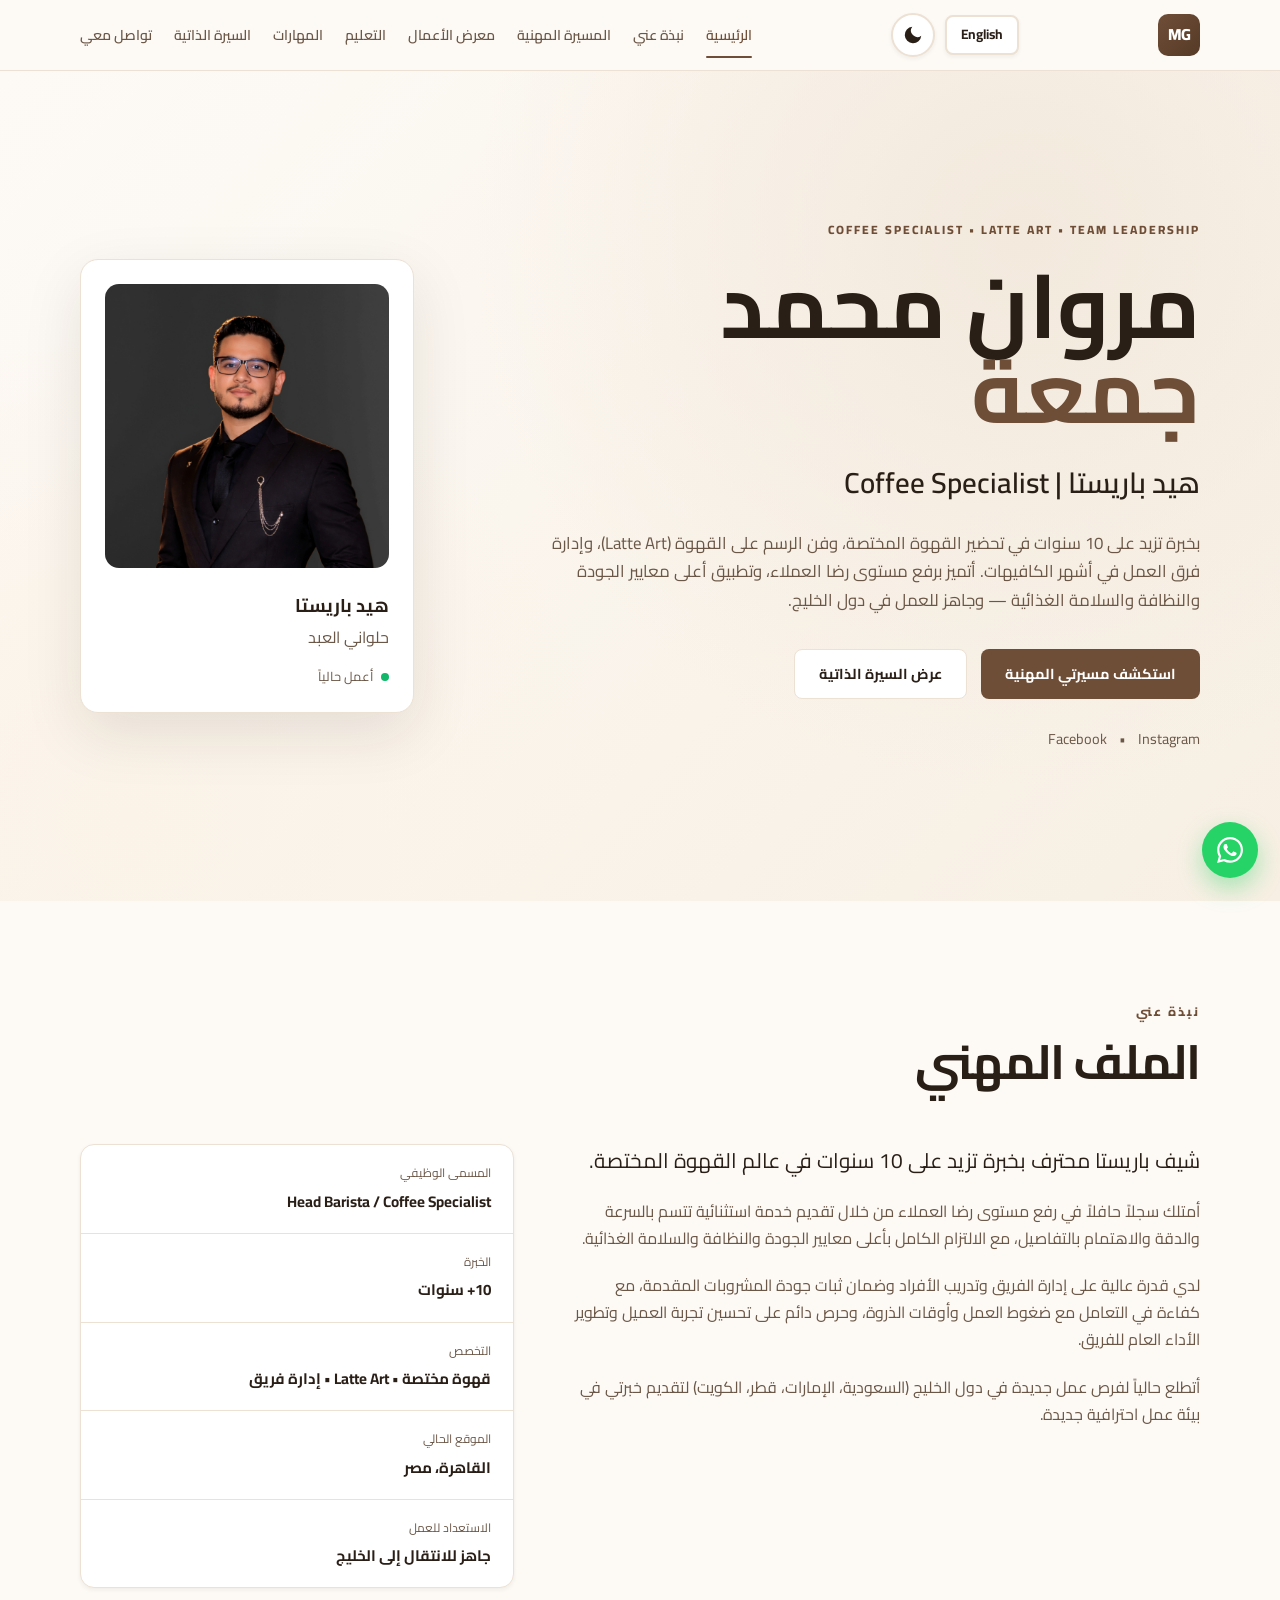
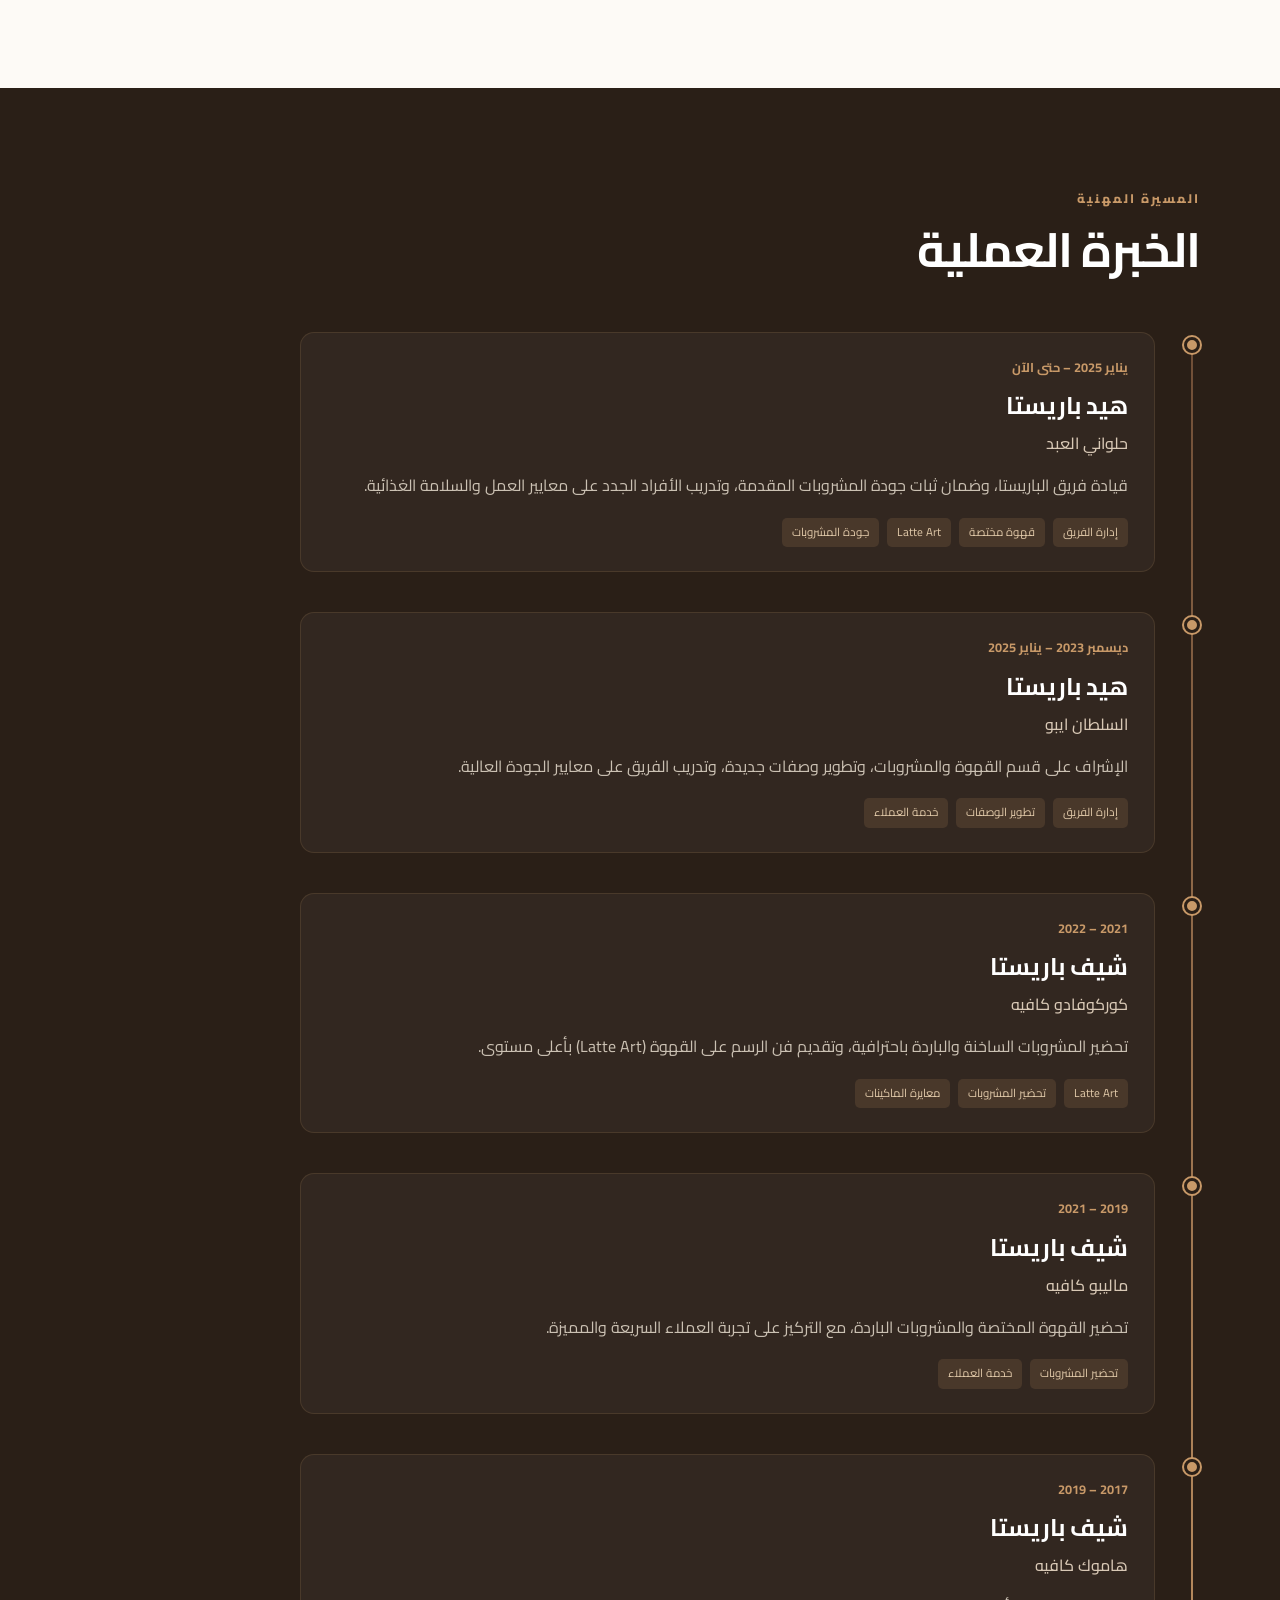
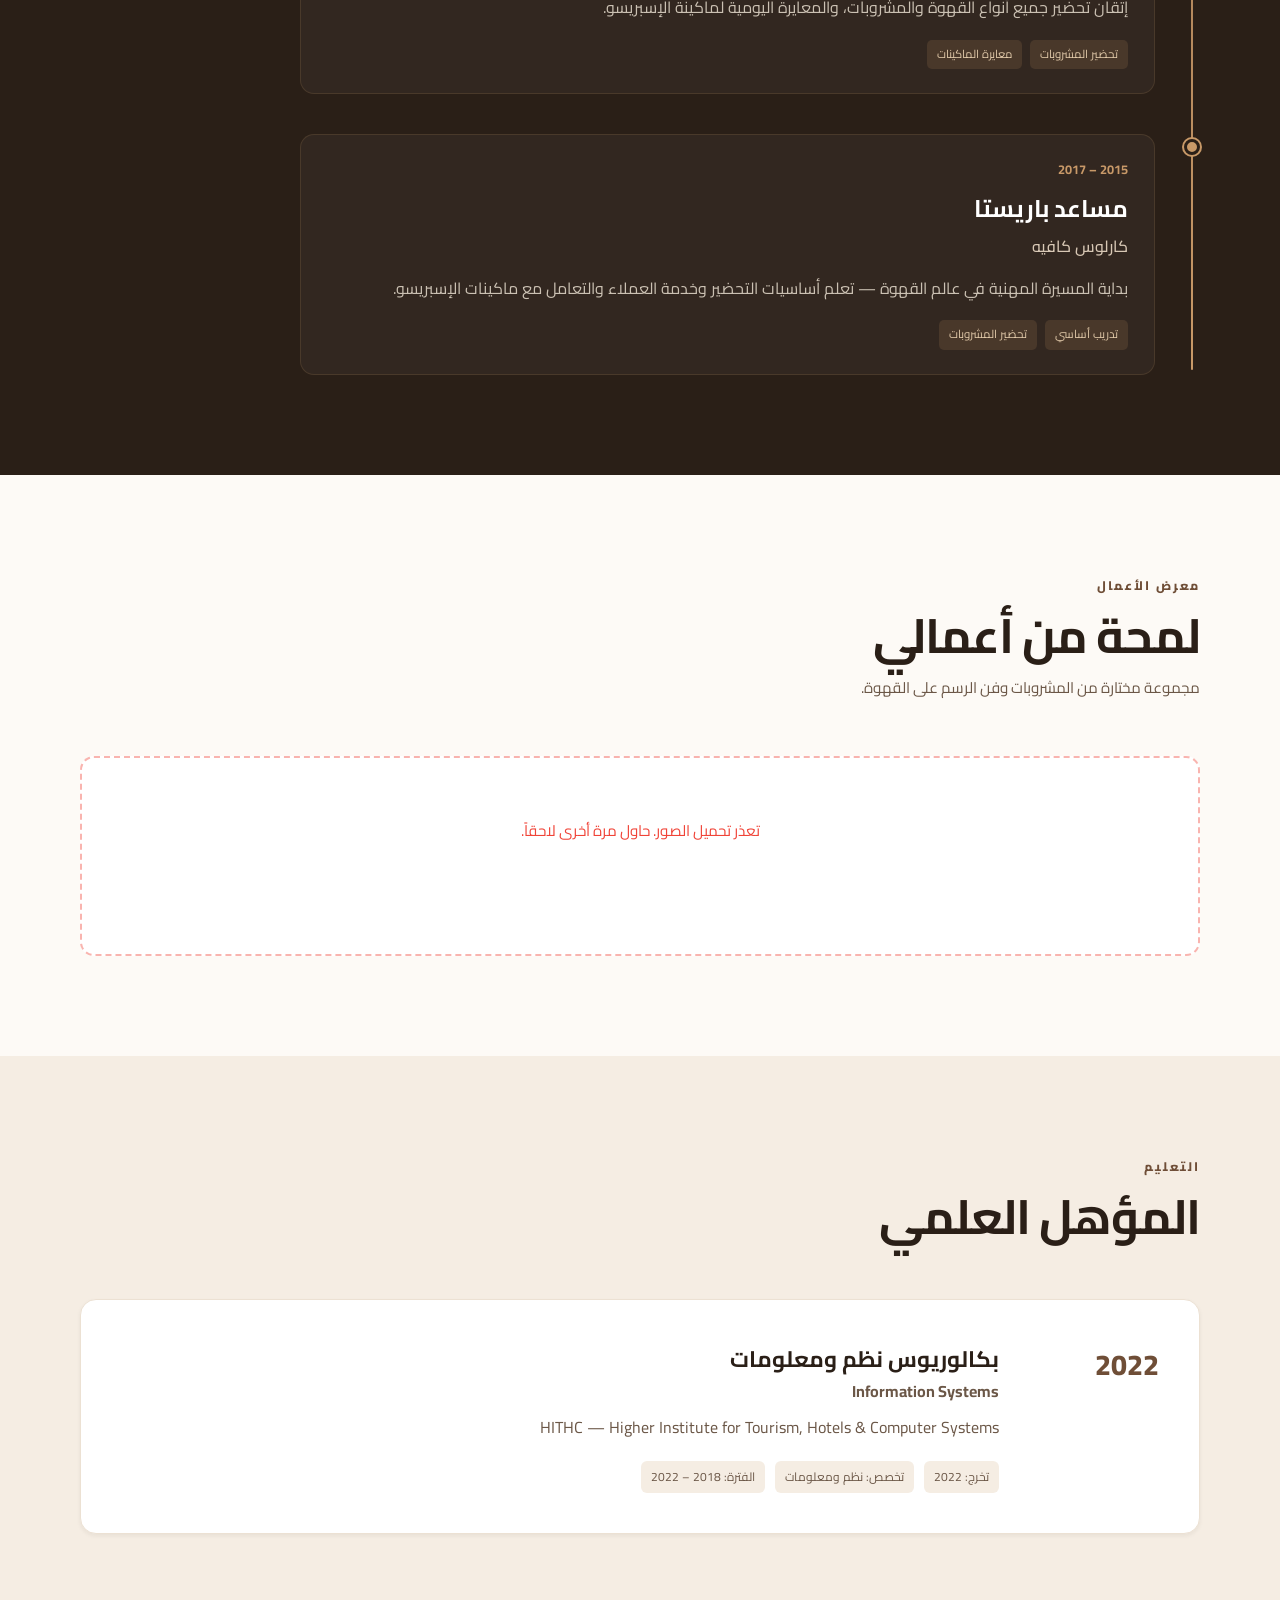
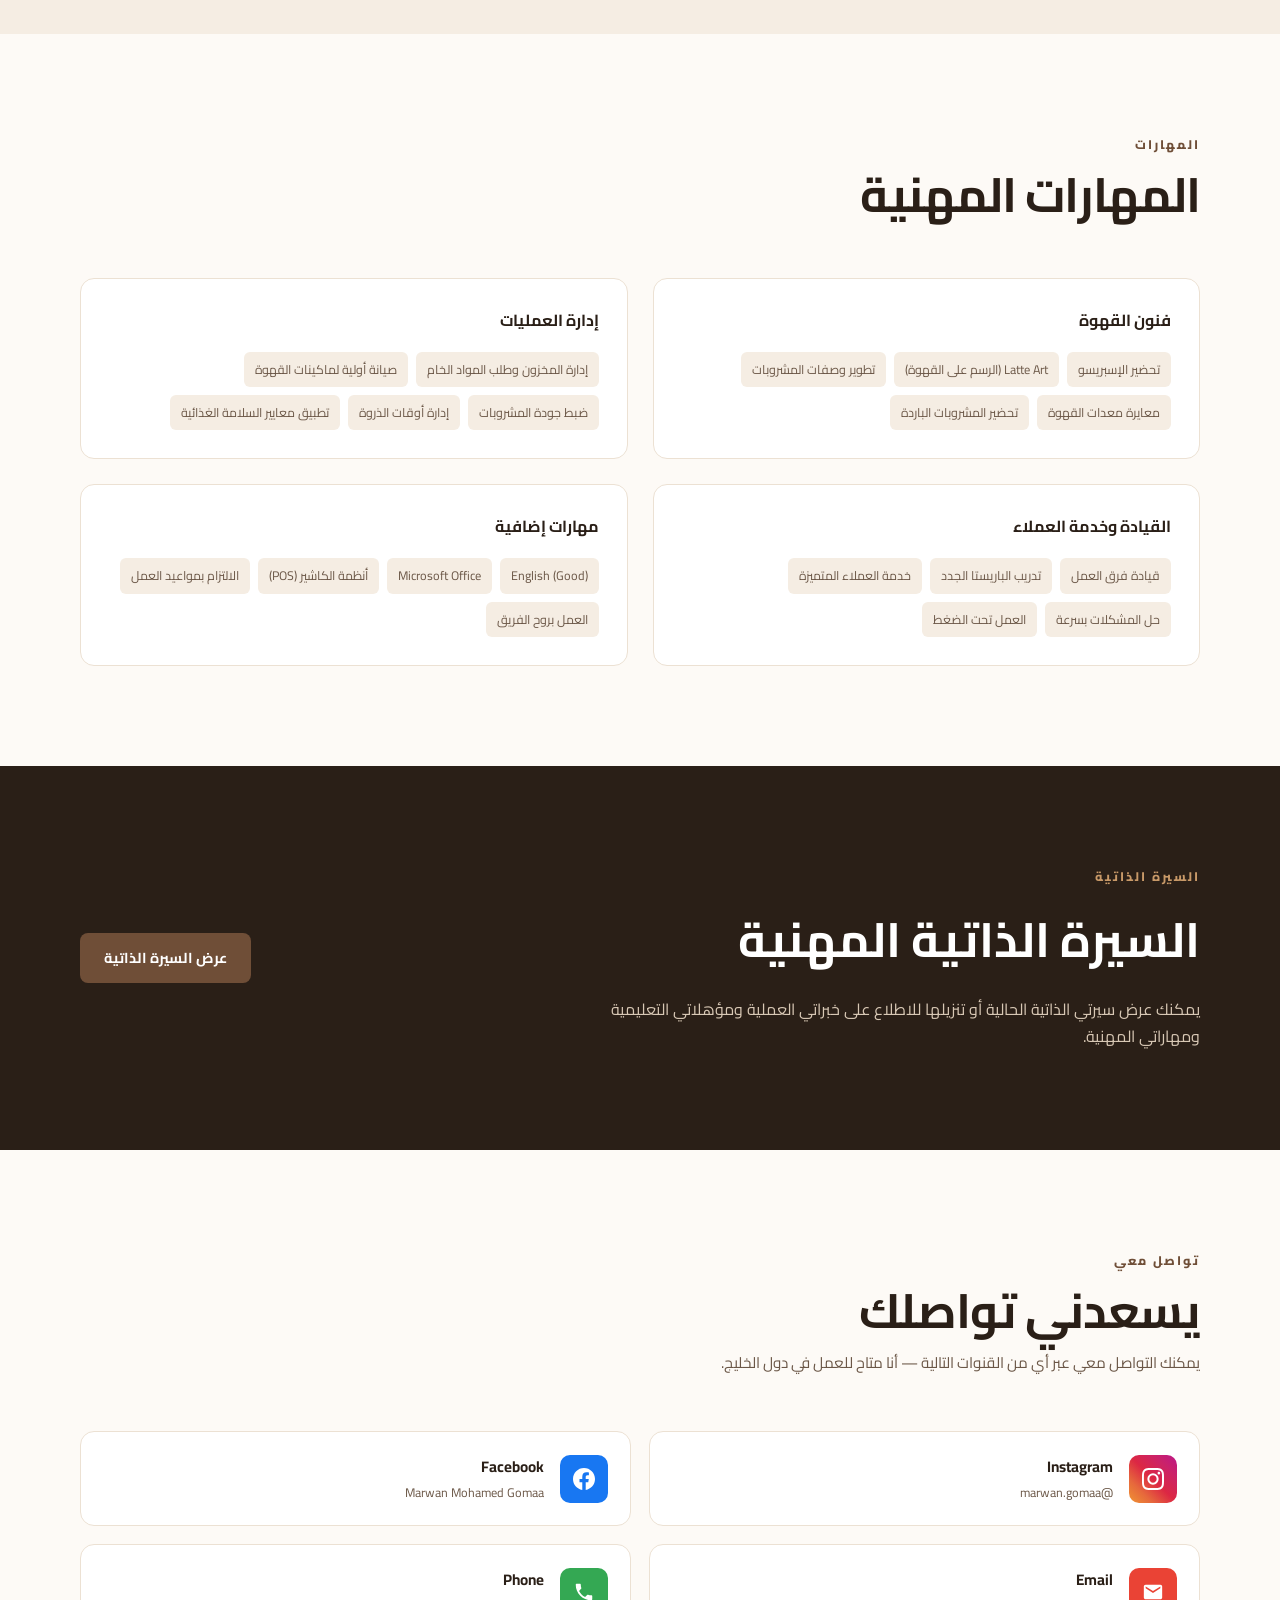
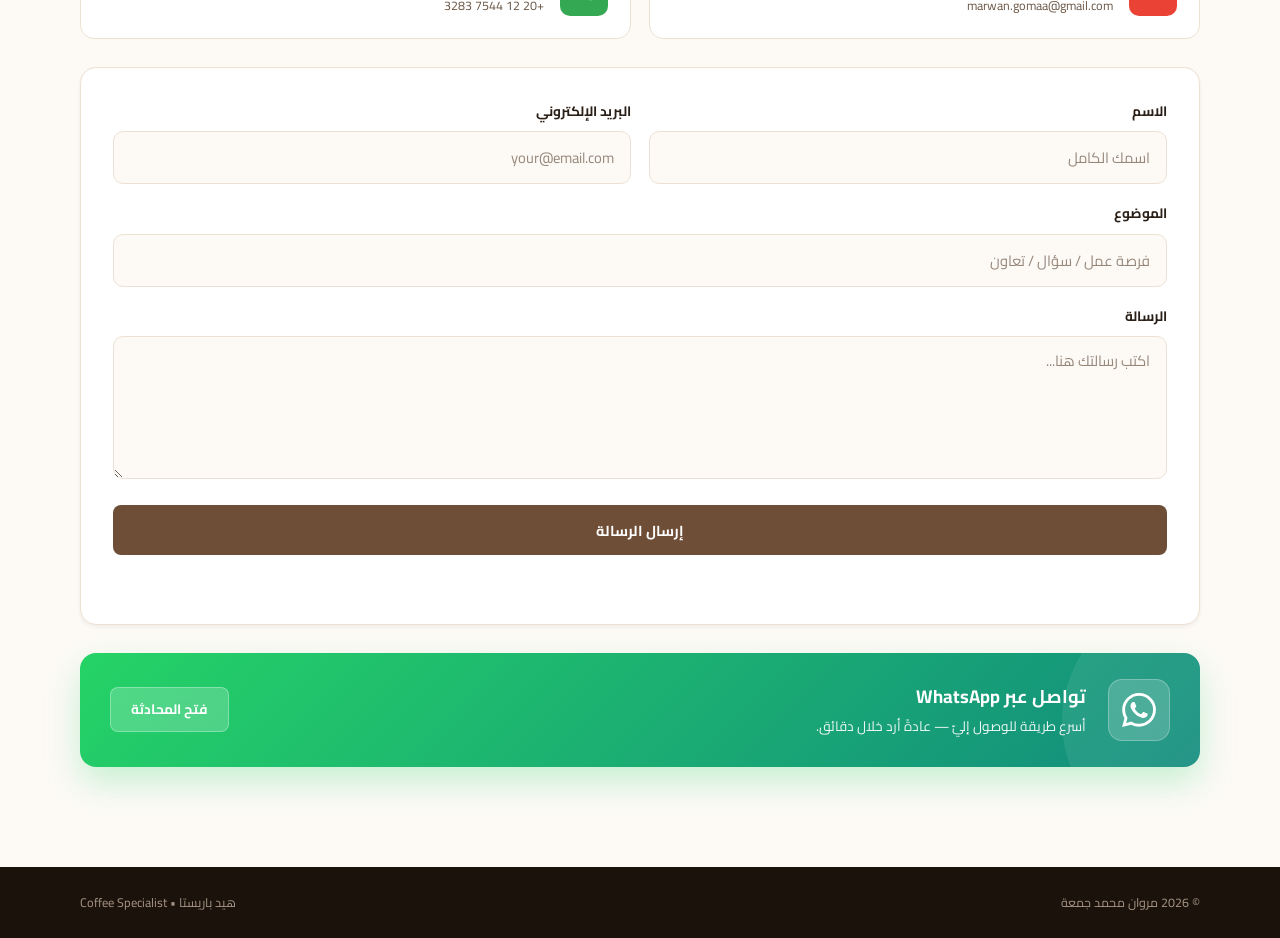
==== ar.html @ 56af2c4b "Add complete portfolio project" ====
<!DOCTYPE html>
<html lang="ar" dir="rtl">

<head>
    <meta charset="UTF-8">
    <meta name="viewport" content="width=device-width, initial-scale=1.0">

    <title>مروان محمد جمعة | هيد باريستا | Coffee Specialist</title>

    <meta name="description"
        content="مروان محمد جمعة — هيد باريستا بخبرة تزيد على 10 سنوات في القهوة المختصة، Latte Art، وإدارة فرق العمل. جاهز للعمل في دول الخليج.">

    <meta name="keywords"
        content="مروان محمد جمعة، هيد باريستا، شيف باريستا، باريستا الخليج، Head Barista Gulf، Barista Saudi Arabia، Barista Dubai، Barista Qatar، Barista Kuwait، Latte Art، Coffee Specialist">

    <meta name="author" content="Marwan Mohamed Gomaa">

    <meta name="robots" content="index, follow">
    <meta name="googlebot" content="index, follow, max-snippet:-1, max-image-preview:large">

    <meta name="theme-color" content="#6F4E37">

    <!-- ================= HREFLANG (Multilingual SEO) ================= -->
    <link rel="alternate" hreflang="en" href="https://ahmedsaiedhawash.github.io/marwan-portfolio/" />
    <link rel="alternate" hreflang="ar" href="https://ahmedsaiedhawash.github.io/marwan-portfolio/ar.html" />
    <link rel="alternate" hreflang="x-default" href="https://ahmedsaiedhawash.github.io/marwan-portfolio/" />

    <!-- ================= OPEN GRAPH ================= -->
    <meta property="og:title" content="مروان محمد جمعة | هيد باريستا">
    <meta property="og:description"
        content="هيد باريستا بخبرة تزيد على 10 سنوات في القهوة المختصة و Latte Art وإدارة فرق العمل.">
    <meta property="og:type" content="website">
    <meta property="og:url" content="https://ahmedsaiedhawash.github.io/marwan-portfolio/ar.html">
    <meta property="og:image" content="https://ahmedsaiedhawash.github.io/marwan-portfolio/images/og-image.png">
    <meta property="og:image:width" content="1200">
    <meta property="og:image:height" content="630">
    <meta property="og:image:alt" content="مروان محمد جمعة — هيد باريستا">
    <meta property="og:site_name" content="Marwan Mohamed Gomaa">
    <meta property="og:locale" content="ar_EG">
    <meta property="og:locale:alternate" content="en_US">

    <!-- ================= TWITTER CARD ================= -->
    <meta name="twitter:card" content="summary_large_image">
    <meta name="twitter:title" content="مروان محمد جمعة | هيد باريستا">
    <meta name="twitter:description"
        content="هيد باريستا بخبرة 10+ سنوات في القهوة المختصة و Latte Art وقيادة الفرق.">
    <meta name="twitter:image" content="https://ahmedsaiedhawash.github.io/marwan-portfolio/images/og-image.png">

    <link rel="canonical" href="https://ahmedsaiedhawash.github.io/marwan-portfolio/ar.html">

    <!-- ================= ICONS ================= -->
    <link rel="icon" href="images/favicon.png" type="image/png">
    <link rel="apple-touch-icon" sizes="180x180" href="images/apple-touch-icon.png">
    <link rel="manifest" href="manifest.json">

    <!-- ================= PRELOAD / PRECONNECT ================= -->
    <link rel="preload" as="image" href="images/marwan-gomaa.jpg" fetchpriority="high">
    <link rel="preconnect" href="https://fonts.googleapis.com">
    <link rel="preconnect" href="https://fonts.gstatic.com" crossorigin>
    <link rel="preconnect" href="https://api.github.com">

    <link
        href="https://fonts.googleapis.com/css2?family=Cairo:wght@400;600;700;800&family=Inter:wght@400;500;600;700;800&display=swap"
        rel="stylesheet">

    <link rel="stylesheet" href="style.css">

    <!-- ================= STRUCTURED DATA (SEO) ================= -->
    <script type="application/ld+json">
    {
        "@context": "https://schema.org",
        "@graph": [
            {
                "@type": "WebSite",
                "@id": "https://ahmedsaiedhawash.github.io/marwan-portfolio/ar.html#website",
                "url": "https://ahmedsaiedhawash.github.io/marwan-portfolio/ar.html",
                "name": "مروان محمد جمعة",
                "description": "هيد باريستا و Coffee Specialist — قهوة مختصة، Latte Art، قيادة فرق.",
                "inLanguage": "ar",
                "publisher": { "@id": "https://ahmedsaiedhawash.github.io/marwan-portfolio/#person" }
            },
            {
                "@type": "ProfilePage",
                "@id": "https://ahmedsaiedhawash.github.io/marwan-portfolio/ar.html#profilepage",
                "url": "https://ahmedsaiedhawash.github.io/marwan-portfolio/ar.html",
                "name": "مروان محمد جمعة — هيد باريستا",
                "inLanguage": "ar",
                "isPartOf": { "@id": "https://ahmedsaiedhawash.github.io/marwan-portfolio/ar.html#website" },
                "mainEntity": { "@id": "https://ahmedsaiedhawash.github.io/marwan-portfolio/#person" }
            },
            {
                "@type": "Person",
                "@id": "https://ahmedsaiedhawash.github.io/marwan-portfolio/#person",
                "name": "مروان محمد جمعة",
                "alternateName": "Marwan Mohamed Gomaa",
                "url": "https://ahmedsaiedhawash.github.io/marwan-portfolio/ar.html",
                "image": "https://ahmedsaiedhawash.github.io/marwan-portfolio/images/marwan-gomaa.jpg",
                "jobTitle": "هيد باريستا",
                "email": "mailto:marwan.gomaa@gmail.com",
                "telephone": "+201275443283",
                "address": {
                    "@type": "PostalAddress",
                    "addressLocality": "Cairo",
                    "addressCountry": "EG"
                },
                "knowsAbout": [
                    "Specialty Coffee",
                    "Espresso Preparation",
                    "Latte Art",
                    "Beverage Recipe Development",
                    "Coffee Equipment Calibration",
                    "Team Leadership",
                    "Customer Service",
                    "Food Safety Standards",
                    "Inventory Management"
                ],
                "knowsLanguage": ["ar", "en"],
                "sameAs": [
                    "https://www.instagram.com/marwan.gomaa/",
                    "https://www.facebook.com/",
                    "https://wa.me/201275443283"
                ]
            },
            {
                "@type": "BreadcrumbList",
                "@id": "https://ahmedsaiedhawash.github.io/marwan-portfolio/ar.html#breadcrumb",
                "itemListElement": [
                    {
                        "@type": "ListItem",
                        "position": 1,
                        "name": "الرئيسية",
                        "item": "https://ahmedsaiedhawash.github.io/marwan-portfolio/ar.html"
                    }
                ]
            }
        ]
    }
    </script>
</head>

<body>

    <div class="progress-bar" id="progressBar" aria-hidden="true"></div>
    <a href="#home" class="skip-link">تخطى إلى المحتوى</a>


    <!-- ================= NAVIGATION ================= -->
    <header class="header">
        <nav class="navbar container" aria-label="التنقل الرئيسي">

            <a href="#home" class="logo">MG</a>

            <div class="header-actions">
                <a href="index.html" class="lang-toggle" aria-label="Switch to English"
                    data-i18n="nav.switch_lang">English</a>

                <button class="theme-toggle" id="themeToggle" aria-label="تبديل الوضع المظلم" title="تبديل المظهر">
                    <svg class="icon-moon" viewBox="0 0 24 24" fill="currentColor" width="20" height="20"
                        aria-hidden="true">
                        <path d="M21 12.79A9 9 0 1111.21 3 7 7 0 0021 12.79z" />
                    </svg>
                    <svg class="icon-sun" viewBox="0 0 24 24" fill="currentColor" width="20" height="20"
                        aria-hidden="true">
                        <path
                            d="M12 7a5 5 0 100 10 5 5 0 000-10zm0-5v2m0 16v2M4.22 4.22l1.42 1.42m12.72 12.72l1.42 1.42M2 12h2m16 0h2M4.22 19.78l1.42-1.42M18.36 5.64l1.42-1.42" />
                    </svg>
                </button>

                <button class="menu-toggle" id="menuToggle" aria-label="فتح القائمة" aria-expanded="false">☰</button>
            </div>

            <ul class="nav-links" id="navLinks">
                <li><a href="#home" data-i18n="nav.home">الرئيسية</a></li>
                <li><a href="#about" data-i18n="nav.about">نبذة عني</a></li>
                <li><a href="#career" data-i18n="nav.career">المسيرة المهنية</a></li>
                <li><a href="#gallery" data-i18n="nav.gallery">معرض الأعمال</a></li>
                <li><a href="#education" data-i18n="nav.education">التعليم</a></li>
                <li><a href="#skills" data-i18n="nav.skills">المهارات</a></li>
                <li><a href="#cv" data-i18n="nav.cv">السيرة الذاتية</a></li>
                <li><a href="#contact" data-i18n="nav.contact">تواصل معي</a></li>
            </ul>

        </nav>
    </header>


    <main>

        <!-- ================= HERO ================= -->
        <section class="hero" id="home">
            <div class="container hero-content">

                <div class="hero-text">
                    <p class="eyebrow reveal" data-i18n="hero.eyebrow">
                        COFFEE SPECIALIST • LATTE ART • TEAM LEADERSHIP
                    </p>

                    <h1 class="reveal" data-hero-name>
                        مروان محمد<br><span>جمعة</span>
                    </h1>

                    <h2 class="reveal" data-i18n="hero.title">هيد باريستا | Coffee Specialist</h2>

                    <p class="hero-description reveal" data-i18n="hero.description">
                        بخبرة تزيد على 10 سنوات في تحضير القهوة المختصة، وفن الرسم على القهوة (Latte Art)، وإدارة فرق
                        العمل في أشهر الكافيهات. أتميز برفع مستوى رضا العملاء، وتطبيق أعلى معايير الجودة والنظافة
                        والسلامة الغذائية — وجاهز للعمل في دول الخليج.
                    </p>

                    <div class="hero-buttons reveal">
                        <a href="#career" class="btn btn-primary" data-i18n="hero.btn_primary">استكشف مسيرتي
                            المهنية</a>
                        <a href="cv/Marwan-Mohamed-Gomaa-CV.pdf" class="btn btn-secondary" target="_blank" rel="noopener"
                            data-i18n="hero.btn_secondary">عرض السيرة الذاتية</a>
                    </div>

                    <div class="hero-links reveal">
                        <a href="https://www.instagram.com/marwan.gomaa/" target="_blank" rel="noopener noreferrer"
                            data-i18n="hero.links.instagram">Instagram</a>
                        <span>•</span>
                        <a href="https://www.facebook.com/" target="_blank" rel="noopener noreferrer"
                            data-i18n="hero.links.facebook">Facebook</a>
                    </div>
                </div>

                <div class="hero-card reveal">
                    <div class="profile-image-wrap">
                        <img src="images/marwan-gomaa.jpg" alt="مروان محمد جمعة" class="profile-image"
                            loading="eager" fetchpriority="high">
                    </div>
                    <div class="hero-card-info">
                        <h3 data-i18n="hero.card.job_title">هيد باريستا</h3>
                        <p data-i18n="hero.card.company">حلواني العبد</p>
                        <div class="status">
                            <span></span>
                            <span data-i18n="hero.card.status">أعمل حالياً</span>
                        </div>
                    </div>
                </div>

            </div>
        </section>


        <!-- ================= ABOUT ================= -->
        <section class="section" id="about">
            <div class="container">

                <div class="section-heading reveal">
                    <p class="section-label" data-i18n="about.label">نبذة عني</p>
                    <h2 data-i18n="about.title">الملف المهني</h2>
                </div>

                <div class="about-grid">

                    <div class="about-text reveal">
                        <p class="large-text" data-i18n="about.large_text">
                            شيف باريستا محترف بخبرة تزيد على 10 سنوات في عالم القهوة المختصة.
                        </p>
                        <div data-about-paragraphs></div>
                    </div>

                    <div class="about-side reveal">
                        <div class="info-card" data-about-info></div>
                    </div>

                </div>

            </div>
        </section>


        <!-- ================= CAREER ================= -->
        <section class="section section-dark" id="career">
            <div class="container">

                <div class="section-heading reveal">
                    <p class="section-label" data-i18n="career.label">المسيرة المهنية</p>
                    <h2 data-i18n="career.title">الخبرة العملية</h2>
                </div>

                <div class="timeline" data-career-items></div>

            </div>
        </section>


        <!-- ================= GALLERY ================= -->
        <section class="section" id="gallery">
            <div class="container">

                <div class="section-heading reveal">
                    <p class="section-label" data-i18n="gallery.label">معرض الأعمال</p>
                    <h2 data-i18n="gallery.title">لمحة من أعمالي</h2>
                    <p class="section-subtext" data-i18n="gallery.subtext">
                        مجموعة مختارة من المشروبات وفن الرسم على القهوة.
                    </p>
                </div>

                <div class="gallery-grid" id="galleryGrid" data-gallery-grid>
                    <p class="gallery-status" data-gallery-status>جارٍ تحميل الصور...</p>
                </div>

            </div>
        </section>


        <!-- ================= EDUCATION ================= -->
        <section class="section section-light" id="education">
            <div class="container">

                <div class="section-heading reveal">
                    <p class="section-label" data-i18n="education.label">التعليم</p>
                    <h2 data-i18n="education.title">المؤهل العلمي</h2>
                </div>

                <div class="education-card reveal" data-education></div>

            </div>
        </section>


        <!-- ================= SKILLS ================= -->
        <section class="section" id="skills">
            <div class="container">

                <div class="section-heading reveal">
                    <p class="section-label" data-i18n="skills.label">المهارات</p>
                    <h2 data-i18n="skills.title">المهارات المهنية</h2>
                </div>

                <div class="skills-grid" data-skills-grid></div>

            </div>
        </section>


        <!-- ================= CV ================= -->
        <section class="section section-dark" id="cv">
            <div class="container cv-section reveal">
                <div>
                    <p class="section-label" data-i18n="cv.label">السيرة الذاتية</p>
                    <h2 data-i18n="cv.title">السيرة الذاتية المهنية</h2>
                    <p data-i18n="cv.description">
                        يمكنك عرض سيرتي الذاتية الحالية أو تنزيلها للاطلاع على خبراتي العملية ومؤهلاتي التعليمية
                        ومهاراتي المهنية.
                    </p>
                </div>
                <a href="cv/Marwan-Mohamed-Gomaa-CV.pdf" target="_blank" rel="noopener" class="btn btn-primary"
                    data-i18n="cv.button">عرض السيرة الذاتية</a>
            </div>
        </section>


        <!-- ================= CONTACT ================= -->
        <section class="section" id="contact">
            <div class="container">

                <div class="section-heading reveal">
                    <p class="section-label" data-i18n="contact.label">تواصل معي</p>
                    <h2 data-i18n="contact.title">يسعدني تواصلك</h2>
                    <p class="section-subtext" data-i18n="contact.subtext">
                        يمكنك التواصل معي عبر أي من القنوات التالية — أنا متاح للعمل في دول الخليج.
                    </p>
                </div>

                <!-- Contact Cards -->
                <div class="contact-grid" data-contact-items></div>

                <!-- Contact Form (Web3Forms) -->
                <form id="contactForm" class="contact-form reveal" novalidate>
                    <input type="hidden" name="access_key" value="REPLACE_WITH_WEB3FORMS_KEY">
                    <input type="hidden" name="subject" value="رسالة جديدة من موقع مروان جمعة">
                    <input type="hidden" name="from_name" value="موقع مروان جمعة">
                    <input type="checkbox" name="botcheck" class="hidden" style="display:none">

                    <div class="form-row">
                        <div class="form-group">
                            <label for="formName" data-i18n="form.name_label">الاسم</label>
                            <input type="text" id="formName" name="name" required placeholder="اسمك الكامل">
                        </div>
                        <div class="form-group">
                            <label for="formEmail" data-i18n="form.email_label">البريد الإلكتروني</label>
                            <input type="email" id="formEmail" name="email" required placeholder="your@email.com">
                        </div>
                    </div>

                    <div class="form-group">
                        <label for="formSubject" data-i18n="form.subject_label">الموضوع</label>
                        <input type="text" id="formSubject" name="user_subject" required
                            placeholder="فرصة عمل / سؤال / تعاون">
                    </div>

                    <div class="form-group">
                        <label for="formMessage" data-i18n="form.message_label">الرسالة</label>
                        <textarea id="formMessage" name="message" rows="5" required
                            placeholder="اكتب رسالتك هنا..."></textarea>
                    </div>

                    <button type="submit" class="btn btn-primary" data-i18n="form.submit">إرسال الرسالة</button>

                    <p id="formStatus" class="form-status" role="status" aria-live="polite"></p>
                </form>

                <!-- WhatsApp Banner -->
                <a href="https://wa.me/201275443283?text=مرحباً%20مروان،%20وجدت%20موقعك%20وأود%20التواصل%20معك%20بخصوص%20فرصة%20عمل."
                    target="_blank" rel="noopener noreferrer" class="whatsapp-banner reveal"
                    aria-label="تواصل عبر واتساب" data-whatsapp-link>

                    <span class="whatsapp-banner-icon" aria-hidden="true">
                        <svg viewBox="0 0 24 24" fill="currentColor" width="34" height="34">
                            <path
                                d="M17.472 14.382c-.297-.149-1.758-.867-2.03-.967-.273-.099-.471-.148-.67.15-.197.297-.767.966-.94 1.164-.173.199-.347.223-.644.075-.297-.15-1.255-.463-2.39-1.475-.883-.788-1.48-1.761-1.653-2.059-.173-.297-.018-.458.13-.606.134-.133.298-.347.446-.52.149-.174.198-.298.298-.497.099-.198.05-.371-.025-.52-.075-.149-.669-1.612-.916-2.207-.242-.579-.487-.5-.669-.51-.173-.008-.371-.01-.57-.01-.198 0-.52.074-.792.372-.272.297-1.04 1.016-1.04 2.479 0 1.462 1.065 2.875 1.213 3.074.149.198 2.096 3.2 5.077 4.487.709.306 1.262.489 1.694.625.712.227 1.36.195 1.871.118.571-.085 1.758-.719 2.006-1.413.248-.694.248-1.289.173-1.413-.074-.124-.272-.198-.57-.347m-5.421 7.403h-.004a9.87 9.87 0 01-5.031-1.378l-.361-.214-3.741.982.998-3.648-.235-.374a9.86 9.86 0 01-1.51-5.26c.001-5.45 4.436-9.884 9.888-9.884 2.64 0 5.122 1.03 6.988 2.898a9.825 9.825 0 012.893 6.994c-.003 5.45-4.437 9.884-9.885 9.884m8.413-18.297A11.815 11.815 0 0012.05 0C5.495 0 .16 5.335.157 11.892c0 2.096.547 4.142 1.588 5.945L.057 24l6.305-1.654a11.882 11.882 0 005.683 1.448h.005c6.554 0 11.89-5.335 11.893-11.893a11.821 11.821 0 00-3.48-8.413z" />
                        </svg>
                    </span>

                    <div class="whatsapp-banner-content">
                        <h3 data-whatsapp-title>تواصل عبر WhatsApp</h3>
                        <p data-whatsapp-desc>أسرع طريقة للوصول إليّ — عادةً أرد خلال دقائق.</p>
                    </div>

                    <span class="whatsapp-banner-cta" data-whatsapp-btn>فتح المحادثة ←</span>

                </a>

            </div>
        </section>

    </main>


    <!-- ================= FOOTER ================= -->
    <footer class="footer">
        <div class="container footer-content">
            <p>© <span id="currentYear"></span> <span data-footer-copyright>مروان محمد جمعة</span></p>
            <p data-footer-tagline>هيد باريستا • Coffee Specialist</p>
        </div>
    </footer>


    <!-- ================= FLOATING WHATSAPP ================= -->
    <a href="https://wa.me/201275443283?text=مرحباً%20مروان،%20وجدت%20موقعك%20وأود%20التواصل%20معك%20بخصوص%20فرصة%20عمل."
        target="_blank" rel="noopener noreferrer" class="floating-whatsapp" aria-label="تواصل عبر واتساب">
        <svg viewBox="0 0 24 24" fill="currentColor" width="26" height="26">
            <path
                d="M17.472 14.382c-.297-.149-1.758-.867-2.03-.967-.273-.099-.471-.148-.67.15-.197.297-.767.966-.94 1.164-.173.199-.347.223-.644.075-.297-.15-1.255-.463-2.39-1.475-.883-.788-1.48-1.761-1.653-2.059-.173-.297-.018-.458.13-.606.134-.133.298-.347.446-.52.149-.174.198-.298.298-.497.099-.198.05-.371-.025-.52-.075-.149-.669-1.612-.916-2.207-.242-.579-.487-.5-.669-.51-.173-.008-.371-.01-.57-.01-.198 0-.52.074-.792.372-.272.297-1.04 1.016-1.04 2.479 0 1.462 1.065 2.875 1.213 3.074.149.198 2.096 3.2 5.077 4.487.709.306 1.262.489 1.694.625.712.227 1.36.195 1.871.118.571-.085 1.758-.719 2.006-1.413.248-.694.248-1.289.173-1.413-.074-.124-.272-.198-.57-.347m-5.421 7.403h-.004a9.87 9.87 0 01-5.031-1.378l-.361-.214-3.741.982.998-3.648-.235-.374a9.86 9.86 0 01-1.51-5.26c.001-5.45 4.436-9.884 9.888-9.884 2.64 0 5.122 1.03 6.988 2.898a9.825 9.825 0 012.893 6.994c-.003 5.45-4.437 9.884-9.885 9.884m8.413-18.297A11.815 11.815 0 0012.05 0C5.495 0 .16 5.335.157 11.892c0 2.096.547 4.142 1.588 5.945L.057 24l6.305-1.654a11.882 11.882 0 005.683 1.448h.005c6.554 0 11.89-5.335 11.893-11.893a11.821 11.821 0 00-3.48-8.413z" />
        </svg>
        <span class="floating-whatsapp-tooltip" data-whatsapp-tooltip>تواصل معي</span>
    </a>


    <!-- ================= BACK TO TOP ================= -->
    <button class="back-to-top" id="backToTop" aria-label="العودة للأعلى">↑</button>


    <!-- ================= GALLERY LIGHTBOX ================= -->
    <div class="lightbox" id="lightbox" aria-hidden="true" role="dialog" aria-label="معاينة الصورة">
        <button class="lightbox-close" id="lightboxClose" aria-label="إغلاق">✕</button>
        <button class="lightbox-nav lightbox-prev" id="lightboxPrev" aria-label="السابق">‹</button>
        <img src="" alt="" id="lightboxImage">
        <button class="lightbox-nav lightbox-next" id="lightboxNext" aria-label="التالي">›</button>
        <div class="lightbox-counter" id="lightboxCounter"></div>
    </div>


    <!-- ================= SCRIPTS (Order matters!) ================= -->
    <script src="script.js"></script>
    <script src="renderer.js"></script>

</body>

</html>
---- style.css ----
/* =========================
   RESET
========================= */

* {
    margin: 0;
    padding: 0;
    box-sizing: border-box;
}

html {
    scroll-behavior: smooth;
    scroll-padding-top: 80px;
}

body {
    font-family: "Inter", Arial, sans-serif;
    background: var(--bg);
    color: var(--text);
    line-height: 1.7;
    overflow-x: hidden;
    transition: background 0.3s ease, color 0.3s ease;
}

a {
    text-decoration: none;
    color: inherit;
}

ul {
    list-style: none;
}

img {
    max-width: 100%;
    display: block;
}

button {
    font-family: inherit;
}

input,
textarea,
select {
    font-family: inherit;
}


/* =========================
   VARIABLES — LIGHT THEME (COFFEE)
========================= */

:root {
    --bg: #fdfaf6;
    --bg-elevated: #ffffff;
    --header-bg: rgba(253, 250, 246, 0.92);
    --card-bg: #ffffff;
    --text: #2a1f17;
    --muted: #6b5747;
    --light: #f5ede3;
    --border: #ece1d3;

    --primary: #6F4E37;
    --primary-dark: #563a27;
    --primary-light: #f3e9dd;
    --accent: #c89968;
    --dark: #2a1f17;
    --dark-2: #3d2d21;
    --white: #ffffff;

    --instagram: linear-gradient(45deg, #f09433 0%, #e6683c 25%, #dc2743 50%, #cc2366 75%, #bc1888 100%);
    --instagram-solid: #E1306C;
    --facebook: #1877F2;
    --email: #EA4335;
    --phone: #34A853;
    --whatsapp: #25D366;
    --whatsapp-dark: #128C7E;

    --shadow-sm: 0 2px 4px rgba(42, 31, 23, 0.06);
    --shadow-md: 0 15px 35px rgba(42, 31, 23, 0.09);
    --shadow-lg: 0 20px 60px rgba(42, 31, 23, 0.10);
    --shadow-xl: 0 30px 80px rgba(42, 31, 23, 0.14);
    --transition: 0.25s cubic-bezier(0.4, 0, 0.2, 1);

    --hero-bg:
        radial-gradient(circle at 80% 20%, #f3e9dd 0%, transparent 45%),
        radial-gradient(circle at 10% 90%, #fbf3e8 0%, transparent 35%),
        linear-gradient(135deg, #fdfaf6 0%, #f7efe3 100%);
}


/* =========================
   VARIABLES — DARK THEME
========================= */

[data-theme="dark"] {
    --bg: #14100c;
    --bg-elevated: #1e1812;
    --header-bg: rgba(20, 16, 12, 0.92);
    --card-bg: #1e1812;
    --text: #ede4d8;
    --muted: #a89685;
    --light: #1a1410;
    --border: #2f261d;

    --primary: #c89968;
    --primary-dark: #a87a4c;
    --primary-light: #2a1f16;
    --accent: #e0b98a;
    --dark: #0e0a07;
    --dark-2: #14100c;
    --white: #ffffff;

    --shadow-sm: 0 2px 4px rgba(0, 0, 0, 0.35);
    --shadow-md: 0 15px 35px rgba(0, 0, 0, 0.45);
    --shadow-lg: 0 20px 60px rgba(0, 0, 0, 0.55);
    --shadow-xl: 0 30px 80px rgba(0, 0, 0, 0.65);

    --hero-bg:
        radial-gradient(circle at 80% 20%, #2a1f16 0%, transparent 45%),
        radial-gradient(circle at 10% 90%, #1a1410 0%, transparent 35%),
        linear-gradient(135deg, #14100c 0%, #1a1410 100%);
}


/* =========================
   ACCESSIBILITY
========================= */

.skip-link {
    position: absolute;
    top: -50px;
    left: 10px;
    padding: 10px 18px;
    background: var(--dark);
    color: white;
    border-radius: 6px;
    font-size: 0.85rem;
    z-index: 3000;
    transition: top var(--transition);
}

.skip-link:focus {
    top: 10px;
}

:focus-visible {
    outline: 2px solid var(--primary);
    outline-offset: 3px;
    border-radius: 4px;
}


/* =========================
   PROGRESS BAR
========================= */

.progress-bar {
    position: fixed;
    top: 0;
    left: 0;
    height: 3px;
    width: 0%;
    background: linear-gradient(90deg, var(--primary), var(--accent));
    z-index: 2000;
    transition: width 0.1s linear;
}


/* =========================
   GLOBAL
========================= */

.container {
    width: min(1120px, calc(100% - 40px));
    margin: auto;
}

.section {
    padding: 100px 0;
}

.section-light {
    background: var(--light);
}

.section-dark {
    background: var(--dark);
    color: var(--white);
}

.section-heading {
    margin-bottom: 55px;
    max-width: 700px;
}

.section-subtext {
    color: var(--muted);
    margin-top: 12px;
    font-size: 0.95rem;
}

.section-dark .section-subtext {
    color: #b9a894;
}

.section-label {
    color: var(--primary);
    font-size: 0.78rem;
    font-weight: 800;
    letter-spacing: 2px;
    margin-bottom: 12px;
}

.section-dark .section-label {
    color: var(--accent);
}

.section-heading h2 {
    font-size: clamp(2rem, 5vw, 3rem);
    line-height: 1.15;
    letter-spacing: -1px;
}


/* =========================
   SCROLL REVEAL
========================= */

.reveal {
    opacity: 0;
    transform: translateY(24px);
    transition:
        opacity 0.7s cubic-bezier(0.4, 0, 0.2, 1),
        transform 0.7s cubic-bezier(0.4, 0, 0.2, 1);
}

.reveal.revealed {
    opacity: 1;
    transform: translateY(0);
}

@media (prefers-reduced-motion: reduce) {
    .reveal {
        opacity: 1;
        transform: none;
        transition: none;
    }

    html {
        scroll-behavior: auto;
    }
}


/* =========================
   NAVIGATION
========================= */

.header {
    position: sticky;
    top: 0;
    z-index: 1000;
    background: var(--header-bg);
    backdrop-filter: blur(14px);
    -webkit-backdrop-filter: blur(14px);
    border-bottom: 1px solid var(--border);
    transition: background 0.3s ease;
}

.navbar {
    height: 70px;
    display: flex;
    align-items: center;
    justify-content: space-between;
}

.header-actions {
    display: flex;
    align-items: center;
    gap: 10px;
}

.logo {
    width: 42px;
    height: 42px;
    display: grid;
    place-items: center;
    border-radius: 10px;
    background: linear-gradient(135deg, var(--primary), var(--primary-dark));
    color: var(--white);
    font-weight: 800;
    letter-spacing: -1px;
    transition: transform var(--transition);
}

.logo:hover {
    transform: scale(1.05);
}

.nav-links {
    display: flex;
    align-items: center;
    gap: 22px;
}

.nav-links a {
    font-size: 0.88rem;
    font-weight: 600;
    color: var(--muted);
    transition: color var(--transition);
    position: relative;
    padding: 4px 0;
}

.nav-links a:hover,
.nav-links a.active {
    color: var(--primary);
}

.nav-links a.active::after {
    content: "";
    position: absolute;
    left: 0;
    right: 0;
    bottom: -6px;
    height: 2px;
    background: var(--primary);
    border-radius: 2px;
}

.menu-toggle {
    display: none;
    border: none;
    background: transparent;
    font-size: 1.7rem;
    cursor: pointer;
    color: var(--text);
    transition: transform var(--transition);
}

.menu-toggle:hover {
    transform: scale(1.1);
}


/* =========================
   LANGUAGE TOGGLE
========================= */

.lang-toggle {
    padding: 6px 14px;
    border: 2px solid var(--border);
    border-radius: 8px;
    font-size: 0.85rem;
    font-weight: 700;
    color: var(--text);
    background: var(--card-bg);
    transition: all var(--transition);
    white-space: nowrap;
    box-shadow: var(--shadow-sm);
}

.lang-toggle:hover {
    border-color: var(--primary);
    color: var(--primary);
    background: var(--primary-light);
    transform: translateY(-1px);
}


/* =========================
   THEME TOGGLE
========================= */

.theme-toggle {
    width: 44px;
    height: 44px;
    display: grid;
    place-items: center;
    border: 2px solid var(--border);
    background: var(--card-bg);
    color: var(--text);
    cursor: pointer;
    border-radius: 50%;
    transition: all var(--transition);
    box-shadow: var(--shadow-sm);
}

.theme-toggle:hover {
    border-color: var(--primary);
    color: var(--primary);
    background: var(--primary-light);
    transform: scale(1.08);
}

.theme-toggle svg {
    width: 22px;
    height: 22px;
}

.theme-toggle .icon-sun {
    display: none;
}

[data-theme="dark"] .theme-toggle {
    background: var(--bg-elevated);
    border-color: var(--border);
}

[data-theme="dark"] .theme-toggle:hover {
    border-color: var(--primary);
    color: var(--primary);
}

[data-theme="dark"] .theme-toggle .icon-moon {
    display: none;
}

[data-theme="dark"] .theme-toggle .icon-sun {
    display: block;
}


/* =========================
   HERO
========================= */

.hero {
    min-height: calc(100vh - 70px);
    display: flex;
    align-items: center;
    background: var(--hero-bg);
    position: relative;
    overflow: hidden;
    transition: background 0.3s ease;
}

.hero-content {
    display: grid;
    grid-template-columns: 1.5fr 0.7fr;
    gap: 70px;
    align-items: center;
    padding: 90px 0;
}

.eyebrow {
    color: var(--primary);
    font-size: 0.75rem;
    font-weight: 800;
    letter-spacing: 2px;
    margin-bottom: 22px;
}

.hero h1 {
    font-size: clamp(3rem, 7vw, 6rem);
    line-height: 0.95;
    letter-spacing: -4px;
    margin-bottom: 25px;
}

.hero h1 span {
    color: var(--primary);
}

.hero h2 {
    font-size: clamp(1.2rem, 3vw, 1.8rem);
    font-weight: 600;
    color: var(--text);
    margin-bottom: 22px;
}

.hero-description {
    max-width: 680px;
    color: var(--muted);
    font-size: 1.05rem;
}

.hero-buttons {
    display: flex;
    gap: 14px;
    margin-top: 35px;
    flex-wrap: wrap;
}

.btn {
    display: inline-flex;
    align-items: center;
    justify-content: center;
    min-height: 50px;
    padding: 0 24px;
    border-radius: 8px;
    font-weight: 700;
    font-size: 0.9rem;
    transition:
        transform var(--transition),
        background var(--transition),
        color var(--transition),
        box-shadow var(--transition);
    cursor: pointer;
    border: none;
}

.btn:hover {
    transform: translateY(-2px);
    box-shadow: var(--shadow-md);
}

.btn-primary {
    background: var(--primary);
    color: #ffffff;
}

.btn-primary:hover {
    background: var(--primary-dark);
}

.btn-primary:disabled {
    opacity: 0.7;
    cursor: not-allowed;
    transform: none;
}

.btn-secondary {
    border: 1px solid var(--border);
    background: var(--card-bg);
    color: var(--text);
}

.btn-secondary:hover {
    border-color: var(--primary);
    color: var(--primary);
}

.hero-links {
    display: flex;
    flex-wrap: wrap;
    gap: 12px;
    margin-top: 28px;
    color: var(--muted);
    font-size: 0.9rem;
}

.hero-links a {
    transition: color var(--transition);
}

.hero-links a:hover {
    color: var(--primary);
}

.hero-card {
    padding: 24px;
    background: var(--card-bg);
    border: 1px solid var(--border);
    border-radius: 18px;
    box-shadow: var(--shadow-lg);
    transition: transform var(--transition), box-shadow var(--transition), background 0.3s ease;
}

.hero-card:hover {
    transform: translateY(-5px);
    box-shadow: var(--shadow-xl);
}

.profile-image-wrap {
    aspect-ratio: 1;
    border-radius: 14px;
    overflow: hidden;
    background: linear-gradient(135deg, #2a1f17, #6F4E37);
}

.profile-image {
    width: 100%;
    height: 100%;
    object-fit: cover;
    display: block;
    transition: transform 0.6s ease;
}

.hero-card:hover .profile-image {
    transform: scale(1.03);
}

.hero-card-info {
    padding-top: 22px;
}

.hero-card-info h3 {
    font-size: 1.15rem;
    margin-bottom: 3px;
}

.hero-card-info p {
    color: var(--muted);
}

.status {
    display: flex;
    align-items: center;
    gap: 8px;
    margin-top: 15px;
    color: var(--muted);
    font-size: 0.8rem;
}

.status span:first-child {
    width: 8px;
    height: 8px;
    background: #12b76a;
    border-radius: 50%;
    box-shadow: 0 0 0 0 rgba(18, 183, 106, 0.6);
    animation: pulse 2s infinite;
}

@keyframes pulse {
    0% {
        box-shadow: 0 0 0 0 rgba(18, 183, 106, 0.5);
    }

    70% {
        box-shadow: 0 0 0 10px rgba(18, 183, 106, 0);
    }

    100% {
        box-shadow: 0 0 0 0 rgba(18, 183, 106, 0);
    }
}


/* =========================
   ABOUT
========================= */

.about-grid {
    display: grid;
    grid-template-columns: 1.3fr 0.9fr;
    gap: 60px;
    align-items: start;
}

.about-text p {
    color: var(--muted);
    margin-bottom: 20px;
}

.about-text .large-text {
    color: var(--text);
    font-size: 1.3rem;
    line-height: 1.6;
}

.about-side {
    display: flex;
    flex-direction: column;
    gap: 24px;
}

.info-card {
    border: 1px solid var(--border);
    border-radius: 14px;
    overflow: hidden;
    background: var(--card-bg);
    box-shadow: var(--shadow-sm);
}

.info-item {
    padding: 18px 22px;
    border-bottom: 1px solid var(--border);
    transition: background var(--transition);
}

.info-item:hover {
    background: var(--light);
}

.info-item:last-child {
    border-bottom: none;
}

.info-item span {
    display: block;
    font-size: 0.75rem;
    color: var(--muted);
    margin-bottom: 4px;
}

.info-item strong {
    font-size: 0.95rem;
    color: var(--text);
}


/* =========================
   TIMELINE (CAREER)
========================= */

.timeline {
    position: relative;
    max-width: 900px;
}

.timeline::before {
    content: "";
    position: absolute;
    left: 7px;
    top: 5px;
    bottom: 5px;
    width: 2px;
    background: linear-gradient(180deg, var(--primary), var(--accent));
    border-radius: 2px;
}

.timeline-item {
    position: relative;
    padding-left: 45px;
    padding-bottom: 40px;
}

.timeline-item:last-child {
    padding-bottom: 0;
}

.timeline-dot {
    position: absolute;
    left: 0;
    top: 5px;
    width: 16px;
    height: 16px;
    border-radius: 50%;
    background: var(--accent);
    border: 3px solid var(--dark);
    box-shadow: 0 0 0 2px var(--accent);
    transition: transform var(--transition);
    z-index: 2;
}

.timeline-item:hover .timeline-dot {
    transform: scale(1.2);
}

.timeline-content {
    position: relative;
    padding: 24px 26px;
    border-radius: 14px;
    background: rgba(255, 255, 255, 0.04);
    border: 1px solid rgba(200, 153, 104, 0.15);
    transition: border-color var(--transition), background var(--transition);
}

.timeline-item:hover .timeline-content {
    border-color: rgba(200, 153, 104, 0.4);
    background: rgba(255, 255, 255, 0.06);
}

.timeline-date {
    color: var(--accent);
    font-size: 0.8rem;
    font-weight: 700;
    margin-bottom: 8px;
}

.timeline-content h3 {
    font-size: 1.5rem;
    margin-bottom: 3px;
}

.timeline-content h4 {
    color: #d8c8b5;
    font-size: 1rem;
    font-weight: 500;
    margin-bottom: 15px;
}

.timeline-content p {
    color: #cbc1b3;
    max-width: 800px;
}

.tags {
    display: flex;
    flex-wrap: wrap;
    gap: 8px;
    margin-top: 18px;
}

.tags span {
    padding: 5px 10px;
    border-radius: 5px;
    background: rgba(200, 153, 104, 0.15);
    color: #e0c8a8;
    font-size: 0.72rem;
    transition: background var(--transition);
}

.tags span:hover {
    background: rgba(200, 153, 104, 0.3);
}


/* =========================
   GALLERY
========================= */

.gallery-grid {
    display: grid;
    grid-template-columns: repeat(auto-fill, minmax(240px, 1fr));
    gap: 16px;
    min-height: 200px;
}

.gallery-status {
    grid-column: 1 / -1;
    text-align: center;
    color: var(--muted);
    font-size: 0.95rem;
    padding: 60px 20px;
    border: 2px dashed var(--border);
    border-radius: 14px;
    background: var(--card-bg);
}

.gallery-status.error {
    color: #f04438;
    border-color: rgba(240, 68, 56, 0.4);
}

[data-theme="dark"] .gallery-status.error {
    color: #f97066;
}

.gallery-item {
    position: relative;
    aspect-ratio: 1;
    overflow: hidden;
    border-radius: 12px;
    border: 1px solid var(--border);
    background: var(--card-bg);
    cursor: zoom-in;
    transition: transform var(--transition), box-shadow var(--transition), border-color var(--transition);
}

.gallery-item:hover {
    transform: translateY(-4px) scale(1.01);
    box-shadow: var(--shadow-md);
    border-color: var(--primary);
}

.gallery-item img {
    width: 100%;
    height: 100%;
    object-fit: cover;
    display: block;
    transition: transform 0.5s cubic-bezier(0.4, 0, 0.2, 1);
}

.gallery-item:hover img {
    transform: scale(1.08);
}

.gallery-item::after {
    content: "🔍";
    position: absolute;
    right: 12px;
    bottom: 12px;
    width: 34px;
    height: 34px;
    display: grid;
    place-items: center;
    border-radius: 50%;
    background: rgba(42, 31, 23, 0.8);
    backdrop-filter: blur(4px);
    color: white;
    font-size: 0.85rem;
    opacity: 0;
    transform: scale(0.8);
    transition: opacity var(--transition), transform var(--transition);
    pointer-events: none;
}

.gallery-item:hover::after,
.gallery-item:focus-visible::after {
    opacity: 1;
    transform: scale(1);
}


/* =========================
   LIGHTBOX
========================= */

.lightbox {
    position: fixed;
    inset: 0;
    background: rgba(15, 10, 7, 0.94);
    backdrop-filter: blur(8px);
    -webkit-backdrop-filter: blur(8px);
    display: none;
    align-items: center;
    justify-content: center;
    z-index: 2000;
    padding: 70px 30px;
    opacity: 0;
    transition: opacity 0.25s ease;
}

.lightbox.active {
    display: flex;
    opacity: 1;
}

.lightbox img {
    max-width: 100%;
    max-height: 85vh;
    border-radius: 10px;
    box-shadow: var(--shadow-xl);
    animation: lightboxIn 0.35s cubic-bezier(0.4, 0, 0.2, 1);
}

@keyframes lightboxIn {
    from {
        opacity: 0;
        transform: scale(0.95);
    }

    to {
        opacity: 1;
        transform: scale(1);
    }
}

.lightbox-close,
.lightbox-nav {
    position: absolute;
    width: 46px;
    height: 46px;
    border-radius: 50%;
    border: none;
    background: rgba(255, 255, 255, 0.12);
    color: white;
    font-size: 1.2rem;
    cursor: pointer;
    transition: background var(--transition), transform var(--transition);
    display: grid;
    place-items: center;
}

.lightbox-close:hover,
.lightbox-nav:hover {
    background: rgba(255, 255, 255, 0.25);
    transform: scale(1.08);
}

.lightbox-close {
    top: 20px;
    right: 25px;
}

.lightbox-prev {
    left: 20px;
    top: 50%;
    transform: translateY(-50%);
    font-size: 2rem;
    padding-bottom: 6px;
}

.lightbox-next {
    right: 20px;
    top: 50%;
    transform: translateY(-50%);
    font-size: 2rem;
    padding-bottom: 6px;
}

.lightbox-prev:hover,
.lightbox-next:hover {
    transform: translateY(-50%) scale(1.1);
}

.lightbox-counter {
    position: absolute;
    bottom: 25px;
    left: 50%;
    transform: translateX(-50%);
    color: rgba(255, 255, 255, 0.85);
    font-size: 0.85rem;
    font-weight: 600;
    letter-spacing: 1px;
    background: rgba(0, 0, 0, 0.45);
    padding: 6px 14px;
    border-radius: 20px;
}


/* =========================
   EDUCATION
========================= */

.education-card {
    display: grid;
    grid-template-columns: 120px 1fr;
    gap: 40px;
    padding: 40px;
    background: var(--card-bg);
    border: 1px solid var(--border);
    border-radius: 16px;
    box-shadow: var(--shadow-sm);
    transition: transform var(--transition), box-shadow var(--transition), background 0.3s ease;
}

.education-card:hover {
    transform: translateY(-3px);
    box-shadow: var(--shadow-md);
}

.education-year {
    font-size: 1.8rem;
    font-weight: 800;
    color: var(--primary);
}

.education-card h3 {
    font-size: 1.4rem;
}

.education-card h4 {
    font-size: 1rem;
    color: var(--muted);
    margin-bottom: 8px;
}

.education-card p {
    color: var(--muted);
}

.education-stats {
    display: flex;
    flex-wrap: wrap;
    gap: 10px;
    margin-top: 20px;
}

.education-stats span {
    padding: 6px 10px;
    border-radius: 6px;
    background: var(--light);
    color: var(--muted);
    font-size: 0.75rem;
    transition: background var(--transition), color var(--transition);
}

.education-stats span:hover {
    background: var(--primary-light);
    color: var(--primary);
}


/* =========================
   SKILLS
========================= */

.skills-grid {
    display: grid;
    grid-template-columns: repeat(2, 1fr);
    gap: 25px;
}

.skill-group {
    padding: 28px;
    border: 1px solid var(--border);
    border-radius: 14px;
    background: var(--card-bg);
    transition: transform var(--transition), box-shadow var(--transition), border-color var(--transition), background 0.3s ease;
}

.skill-group:hover {
    transform: translateY(-3px);
    box-shadow: var(--shadow-md);
    border-color: rgba(111, 78, 55, 0.4);
}

.skill-group h3 {
    font-size: 1rem;
    margin-bottom: 18px;
}

.skill-list {
    display: flex;
    flex-wrap: wrap;
    gap: 8px;
}

.skill-list span {
    padding: 7px 11px;
    background: var(--light);
    border-radius: 6px;
    color: var(--muted);
    font-size: 0.78rem;
    transition: background var(--transition), color var(--transition);
    cursor: default;
}

.skill-list span:hover {
    background: var(--primary-light);
    color: var(--primary);
}


/* =========================
   CV
========================= */

.cv-section {
    display: flex;
    justify-content: space-between;
    align-items: center;
    gap: 40px;
}

.cv-section h2 {
    font-size: clamp(2rem, 5vw, 3rem);
    margin-bottom: 15px;
}

.cv-section p {
    max-width: 650px;
    color: #d8c8b5;
}


/* =========================
   CONTACT — CARDS
========================= */

.contact-grid {
    display: grid;
    grid-template-columns: repeat(2, 1fr);
    gap: 18px;
    margin-bottom: 28px;
}

.contact-card {
    display: flex;
    align-items: center;
    gap: 16px;
    padding: 22px;
    border: 1px solid var(--border);
    border-radius: 14px;
    background: var(--card-bg);
    transition:
        transform var(--transition),
        border-color var(--transition),
        box-shadow var(--transition),
        background var(--transition);
    position: relative;
    overflow: hidden;
}

.contact-card::before {
    content: "";
    position: absolute;
    top: 0;
    left: 0;
    width: 4px;
    height: 100%;
    background: var(--primary);
    transform: scaleY(0);
    transform-origin: bottom;
    transition: transform var(--transition);
}

.contact-card:hover {
    transform: translateY(-4px);
    box-shadow: var(--shadow-md);
}

.contact-card:hover::before {
    transform: scaleY(1);
    transform-origin: top;
}

.contact-icon {
    width: 48px;
    height: 48px;
    flex: 0 0 48px;
    display: grid;
    place-items: center;
    border-radius: 10px;
    background: var(--dark);
    color: white;
    transition: background var(--transition), transform var(--transition);
}

.contact-card:hover .contact-icon {
    transform: scale(1.06);
}

.contact-card h3 {
    font-size: 0.95rem;
    margin-bottom: 2px;
}

.contact-card p {
    color: var(--muted);
    font-size: 0.78rem;
    word-break: break-word;
}


/* ===== Brand-specific colors ===== */

.contact-instagram .contact-icon {
    background: linear-gradient(45deg, #f09433 0%, #e6683c 25%, #dc2743 50%, #cc2366 75%, #bc1888 100%);
}

.contact-instagram::before {
    background: #E1306C;
}

.contact-instagram:hover {
    border-color: rgba(225, 48, 108, 0.35);
}

.contact-facebook .contact-icon {
    background: #1877F2;
}

.contact-facebook::before {
    background: #1877F2;
}

.contact-facebook:hover {
    border-color: rgba(24, 119, 242, 0.35);
}

.contact-email .contact-icon {
    background: #EA4335;
}

.contact-email::before {
    background: #EA4335;
}

.contact-email:hover {
    border-color: rgba(234, 67, 53, 0.35);
}

.contact-phone .contact-icon {
    background: #34A853;
}

.contact-phone::before {
    background: #34A853;
}

.contact-phone:hover {
    border-color: rgba(52, 168, 83, 0.35);
}


/* =========================
   CONTACT — FORM
========================= */

.contact-form {
    background: var(--card-bg);
    border: 1px solid var(--border);
    border-radius: 16px;
    padding: 32px;
    margin-bottom: 28px;
    box-shadow: var(--shadow-sm);
    transition: box-shadow var(--transition), background 0.3s ease;
}

.contact-form:hover {
    box-shadow: var(--shadow-md);
}

.form-row {
    display: grid;
    grid-template-columns: 1fr 1fr;
    gap: 18px;
}

.form-group {
    display: flex;
    flex-direction: column;
    margin-bottom: 18px;
}

.form-group label {
    font-size: 0.85rem;
    font-weight: 700;
    color: var(--text);
    margin-bottom: 8px;
}

.form-group input,
.form-group textarea {
    width: 100%;
    padding: 12px 16px;
    border: 1.5px solid var(--border);
    border-radius: 10px;
    background: var(--bg);
    color: var(--text);
    font-size: 0.92rem;
    transition: border-color var(--transition), background var(--transition), box-shadow var(--transition);
    outline: none;
}

.form-group input::placeholder,
.form-group textarea::placeholder {
    color: var(--muted);
    opacity: 0.7;
}

.form-group input:focus,
.form-group textarea:focus {
    border-color: var(--primary);
    background: var(--card-bg);
    box-shadow: 0 0 0 4px var(--primary-light);
}

.form-group textarea {
    resize: vertical;
    min-height: 120px;
    line-height: 1.6;
}

.contact-form .btn {
    width: 100%;
    margin-top: 8px;
}

.form-status {
    margin-top: 16px;
    font-size: 0.9rem;
    font-weight: 600;
    text-align: center;
    min-height: 1.4em;
}

.form-status.success {
    color: #12b76a;
}

.form-status.error {
    color: #f04438;
}

[data-theme="dark"] .form-status.success {
    color: #32d583;
}

[data-theme="dark"] .form-status.error {
    color: #f97066;
}


/* =========================
   WHATSAPP BANNER
========================= */

.whatsapp-banner {
    display: flex;
    align-items: center;
    gap: 22px;
    padding: 26px 30px;
    border-radius: 16px;
    background: linear-gradient(135deg, #25D366 0%, #128C7E 100%);
    color: white;
    box-shadow: 0 15px 35px rgba(37, 211, 102, 0.25);
    transition: transform var(--transition), box-shadow var(--transition);
    position: relative;
    overflow: hidden;
}

.whatsapp-banner::after {
    content: "";
    position: absolute;
    top: -50%;
    right: -10%;
    width: 250px;
    height: 250px;
    border-radius: 50%;
    background: rgba(255, 255, 255, 0.08);
    pointer-events: none;
}

.whatsapp-banner:hover {
    transform: translateY(-4px);
    box-shadow: 0 22px 45px rgba(37, 211, 102, 0.35);
}

.whatsapp-banner-icon {
    width: 62px;
    height: 62px;
    flex: 0 0 62px;
    display: grid;
    place-items: center;
    border-radius: 14px;
    background: rgba(255, 255, 255, 0.18);
    backdrop-filter: blur(6px);
    border: 1px solid rgba(255, 255, 255, 0.25);
    position: relative;
    z-index: 1;
}

.whatsapp-banner-content {
    flex: 1;
    position: relative;
    z-index: 1;
}

.whatsapp-banner-content h3 {
    font-size: 1.15rem;
    margin-bottom: 3px;
}

.whatsapp-banner-content p {
    font-size: 0.85rem;
    opacity: 0.92;
}

.whatsapp-banner-cta {
    padding: 10px 20px;
    border-radius: 8px;
    background: rgba(255, 255, 255, 0.2);
    backdrop-filter: blur(6px);
    border: 1px solid rgba(255, 255, 255, 0.3);
    font-weight: 700;
    font-size: 0.85rem;
    transition: background var(--transition), transform var(--transition);
    white-space: nowrap;
    position: relative;
    z-index: 1;
}

.whatsapp-banner:hover .whatsapp-banner-cta {
    background: rgba(255, 255, 255, 0.32);
    transform: translateX(4px);
}


/* =========================
   FLOATING WHATSAPP
========================= */

.floating-whatsapp {
    position: fixed;
    left: 22px;
    bottom: 22px;
    width: 56px;
    height: 56px;
    border-radius: 50%;
    background: #25D366;
    color: white;
    display: grid;
    place-items: center;
    box-shadow: 0 10px 25px rgba(37, 211, 102, 0.4);
    z-index: 950;
    transition: transform var(--transition), box-shadow var(--transition);
    animation: whatsappPulse 2.5s infinite;
}

.floating-whatsapp:hover {
    transform: scale(1.1);
    box-shadow: 0 12px 32px rgba(37, 211, 102, 0.55);
    animation-play-state: paused;
}

@keyframes whatsappPulse {
    0% {
        box-shadow: 0 10px 25px rgba(37, 211, 102, 0.4),
            0 0 0 0 rgba(37, 211, 102, 0.55);
    }

    70% {
        box-shadow: 0 10px 25px rgba(37, 211, 102, 0.4),
            0 0 0 18px rgba(37, 211, 102, 0);
    }

    100% {
        box-shadow: 0 10px 25px rgba(37, 211, 102, 0.4),
            0 0 0 0 rgba(37, 211, 102, 0);
    }
}

.floating-whatsapp-tooltip {
    position: absolute;
    left: calc(100% + 12px);
    top: 50%;
    transform: translateY(-50%) translateX(-6px);
    background: var(--dark);
    color: white;
    padding: 8px 14px;
    border-radius: 8px;
    font-size: 0.8rem;
    font-weight: 600;
    white-space: nowrap;
    opacity: 0;
    visibility: hidden;
    pointer-events: none;
    transition: opacity var(--transition), transform var(--transition), visibility var(--transition);
}

.floating-whatsapp-tooltip::before {
    content: "";
    position: absolute;
    left: -5px;
    top: 50%;
    transform: translateY(-50%);
    border-width: 5px 5px 5px 0;
    border-style: solid;
    border-color: transparent var(--dark) transparent transparent;
}

.floating-whatsapp:hover .floating-whatsapp-tooltip {
    opacity: 1;
    visibility: visible;
    transform: translateY(-50%) translateX(0);
}


/* =========================
   FOOTER
========================= */

.footer {
    background: #1a120b;
    color: #a89685;
    padding: 25px 0;
    font-size: 0.78rem;
}

.footer-content {
    display: flex;
    justify-content: space-between;
    gap: 20px;
}


/* =========================
   BACK TO TOP
========================= */

.back-to-top {
    position: fixed;
    right: 22px;
    bottom: 22px;
    width: 46px;
    height: 46px;
    border-radius: 50%;
    border: none;
    background: var(--primary);
    color: white;
    font-size: 1.2rem;
    cursor: pointer;
    box-shadow: var(--shadow-md);
    opacity: 0;
    visibility: hidden;
    transform: translateY(15px);
    transition:
        opacity var(--transition),
        visibility var(--transition),
        transform var(--transition),
        background var(--transition);
    z-index: 900;
}

.back-to-top.visible {
    opacity: 1;
    visibility: visible;
    transform: translateY(0);
}

.back-to-top:hover {
    background: var(--primary-dark);
    transform: translateY(-3px);
}


/* =========================
   RESPONSIVE (GENERAL)
========================= */

@media (max-width: 900px) {

    .hero-content {
        grid-template-columns: 1fr;
        gap: 45px;
    }

    .hero-card {
        max-width: 350px;
    }

    .about-grid {
        grid-template-columns: 1fr;
        gap: 40px;
    }

    .contact-grid {
        grid-template-columns: repeat(2, 1fr);
    }

    .cv-section {
        flex-direction: column;
        align-items: flex-start;
    }
}


@media (max-width: 700px) {

    .section {
        padding: 75px 0;
    }

    .menu-toggle {
        display: block;
    }

    .nav-links {
        position: absolute;
        top: 70px;
        left: 0;
        right: 0;

        display: flex;
        flex-direction: column;
        align-items: flex-start;
        gap: 4px;

        padding: 16px 20px 24px;

        background: var(--card-bg);
        border-bottom: 1px solid var(--border);
        box-shadow: 0 15px 25px rgba(0, 0, 0, 0.06);

        opacity: 0;
        visibility: hidden;
        transform: translateY(-10px);
        transition:
            opacity var(--transition),
            transform var(--transition),
            visibility var(--transition);
    }

    .nav-links.active {
        opacity: 1;
        visibility: visible;
        transform: translateY(0);
    }

    .nav-links li {
        width: 100%;
    }

    .nav-links a {
        display: block;
        width: 100%;
        padding: 10px 0;
        font-size: 0.95rem;
    }

    .nav-links a.active::after {
        display: none;
    }

    .hero {
        min-height: auto;
    }

    .hero-content {
        padding: 70px 0;
    }

    .hero h1 {
        letter-spacing: -2px;
    }

    .education-card {
        grid-template-columns: 1fr;
        gap: 10px;
        padding: 28px;
    }

    .skills-grid {
        grid-template-columns: 1fr;
    }

    .footer-content {
        flex-direction: column;
    }

    .lightbox {
        padding: 60px 15px;
    }

    .lightbox-prev {
        left: 10px;
    }

    .lightbox-next {
        right: 10px;
    }

    .lightbox-close {
        top: 14px;
        right: 14px;
    }

    .back-to-top {
        right: 16px;
        bottom: 16px;
        width: 42px;
        height: 42px;
    }

    .whatsapp-banner {
        flex-direction: column;
        text-align: center;
        gap: 16px;
        padding: 26px 20px;
    }

    .whatsapp-banner-cta {
        width: 100%;
        text-align: center;
    }

    .floating-whatsapp {
        left: 14px;
        bottom: 14px;
        width: 50px;
        height: 50px;
    }

    .floating-whatsapp-tooltip {
        display: none;
    }

    .contact-form {
        padding: 24px 20px;
    }

    .form-row {
        grid-template-columns: 1fr;
        gap: 0;
    }
}


@media (max-width: 500px) {

    .contact-grid {
        grid-template-columns: 1fr;
    }

    .contact-card {
        padding: 18px;
    }

    .contact-icon {
        width: 44px;
        height: 44px;
        flex: 0 0 44px;
    }

    .contact-card p {
        font-size: 0.75rem;
    }

    .gallery-grid {
        grid-template-columns: repeat(2, 1fr);
        gap: 10px;
    }
}


/* =========================
   PRINT
========================= */

@media print {

    .header,
    .back-to-top,
    .floating-whatsapp,
    .lightbox,
    .progress-bar,
    .hero-buttons,
    .hero-links,
    .whatsapp-banner,
    .theme-toggle,
    .lang-toggle,
    .contact-form,
    .gallery-grid {
        display: none !important;
    }

    body {
        font-size: 12pt;
        color: black;
        background: white;
    }

    .section {
        padding: 20px 0;
        page-break-inside: avoid;
    }

    .section-dark {
        background: white;
        color: black;
    }

    .section-dark * {
        color: black !important;
    }

    a::after {
        content: " (" attr(href) ")";
        font-size: 0.75em;
        color: #666;
    }
}


/* =========================
   RTL SPECIFIC STYLES
========================= */

html[dir="rtl"] body {
    font-family: "Cairo", "Inter", sans-serif;
}

html[dir="rtl"] .timeline::before {
    left: auto;
    right: 7px;
}

html[dir="rtl"] .timeline-item {
    padding-left: 0;
    padding-right: 45px;
}

html[dir="rtl"] .timeline-dot {
    left: auto;
    right: 0;
}

html[dir="rtl"] .contact-card::before {
    left: auto;
    right: 0;
}

html[dir="rtl"] .hero h1 {
    letter-spacing: 0;
}

html[dir="rtl"] .floating-whatsapp {
    left: auto;
    right: 22px;
}

html[dir="rtl"] .back-to-top {
    right: auto;
    left: 22px;
}

html[dir="rtl"] .floating-whatsapp-tooltip {
    left: auto;
    right: calc(100% + 12px);
    transform: translateY(-50%) translateX(6px);
}

html[dir="rtl"] .floating-whatsapp-tooltip::before {
    left: auto;
    right: -5px;
    border-width: 5px 0 5px 5px;
    border-color: transparent transparent transparent var(--dark);
}

html[dir="rtl"] .floating-whatsapp:hover .floating-whatsapp-tooltip {
    transform: translateY(-50%) translateX(0);
}

html[dir="rtl"] .contact-form .btn {
    text-align: center;
}

html[dir="rtl"] .gallery-item::after {
    right: auto;
    left: 12px;
}

@media (max-width: 700px) {
    html[dir="rtl"] .floating-whatsapp {
        left: auto;
        right: 14px;
    }

    html[dir="rtl"] .back-to-top {
        right: auto;
        left: 16px;
    }
}


/* =========================
   MOBILE FIXES FOR CAREER SECTION
========================= */

@media (max-width: 768px) {

    html[dir="rtl"] .timeline::before,
    .timeline::before {
        display: none !important;
    }

    html[dir="rtl"] .timeline-dot,
    .timeline-dot {
        display: none !important;
    }

    html[dir="rtl"] .timeline-item,
    .timeline-item {
        padding-left: 0 !important;
        padding-right: 0 !important;
        padding-bottom: 20px;
    }

    .timeline-content {
        padding: 20px;
        border-radius: 12px;
    }

    .timeline-content h3 {
        font-size: 1.15rem;
        line-height: 1.3;
    }

    .timeline-content h4 {
        font-size: 0.9rem;
        margin-bottom: 12px;
    }

    .timeline-content p {
        font-size: 0.88rem;
        line-height: 1.6;
    }

    .tags {
        margin-top: 15px;
        gap: 6px;
    }

    .tags span {
        font-size: 0.68rem;
        padding: 4px 9px;
    }

    .timeline {
        padding-bottom: 30px;
    }
}
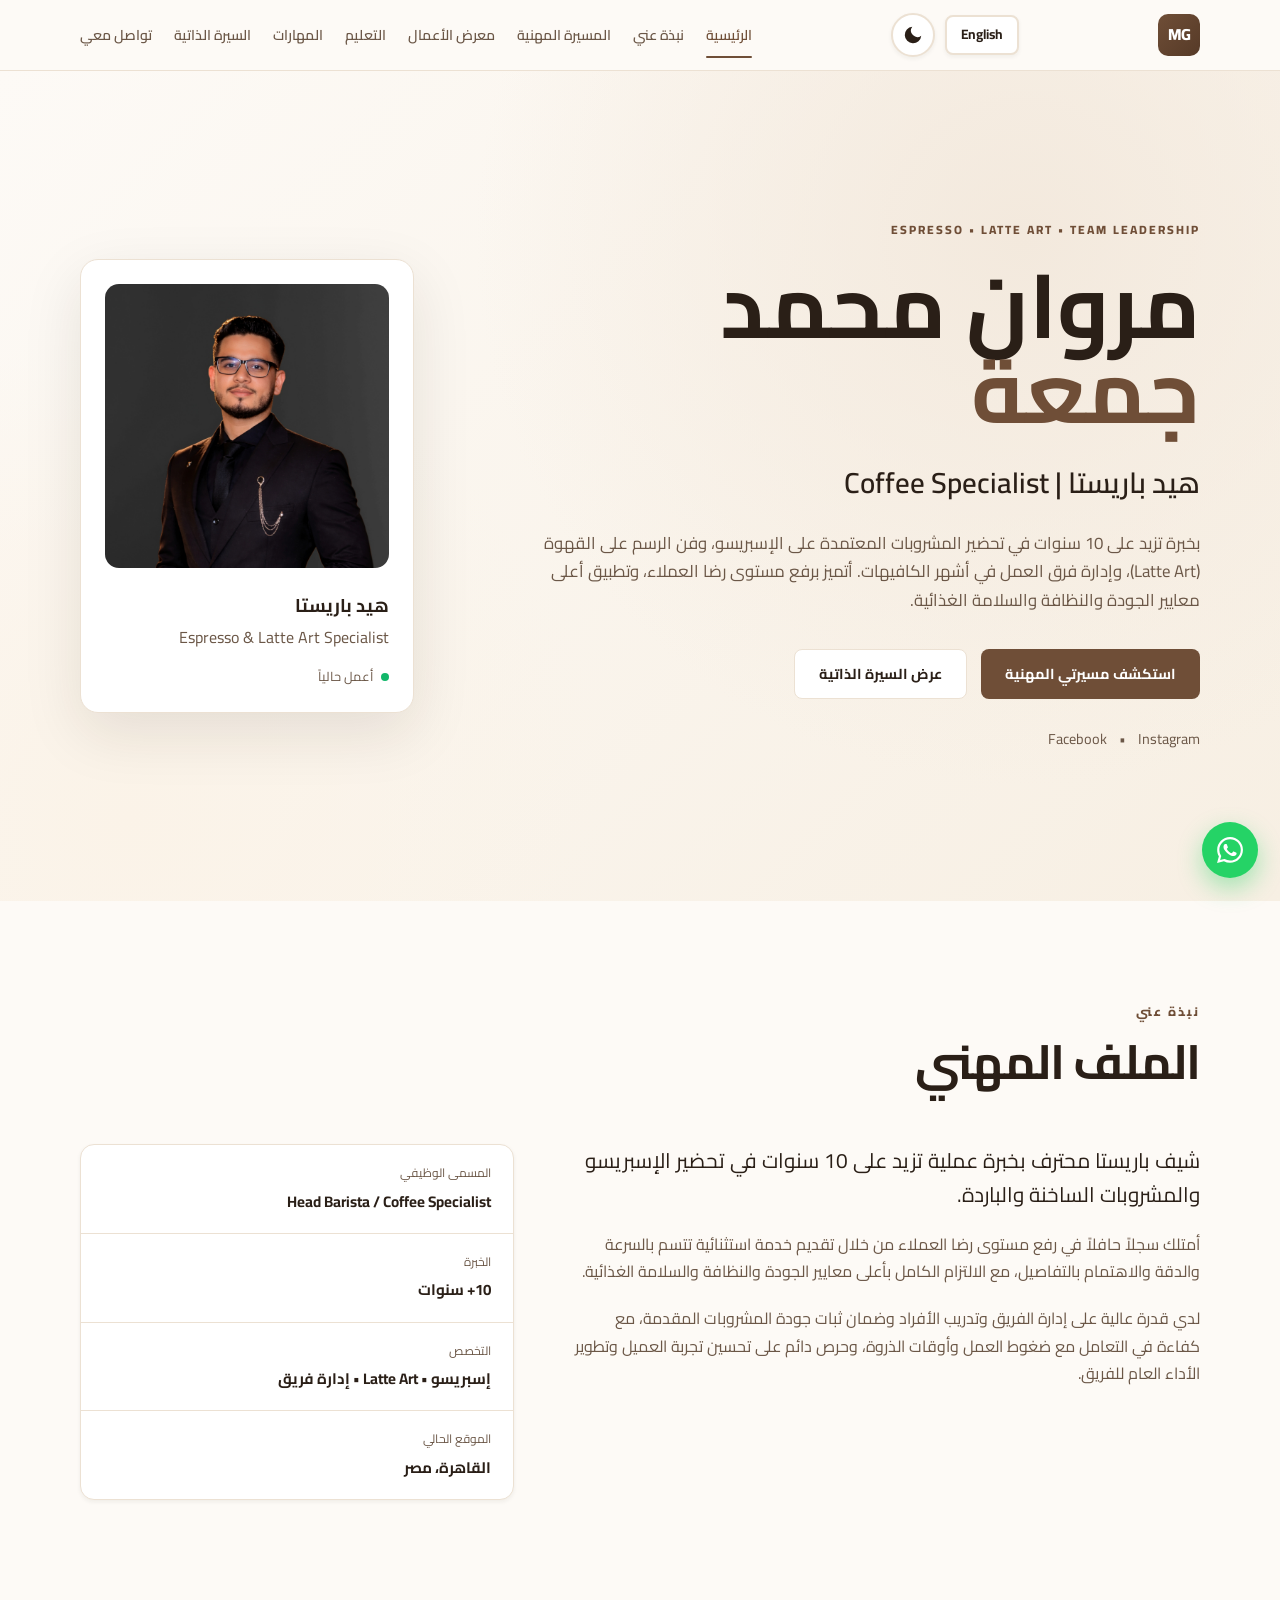
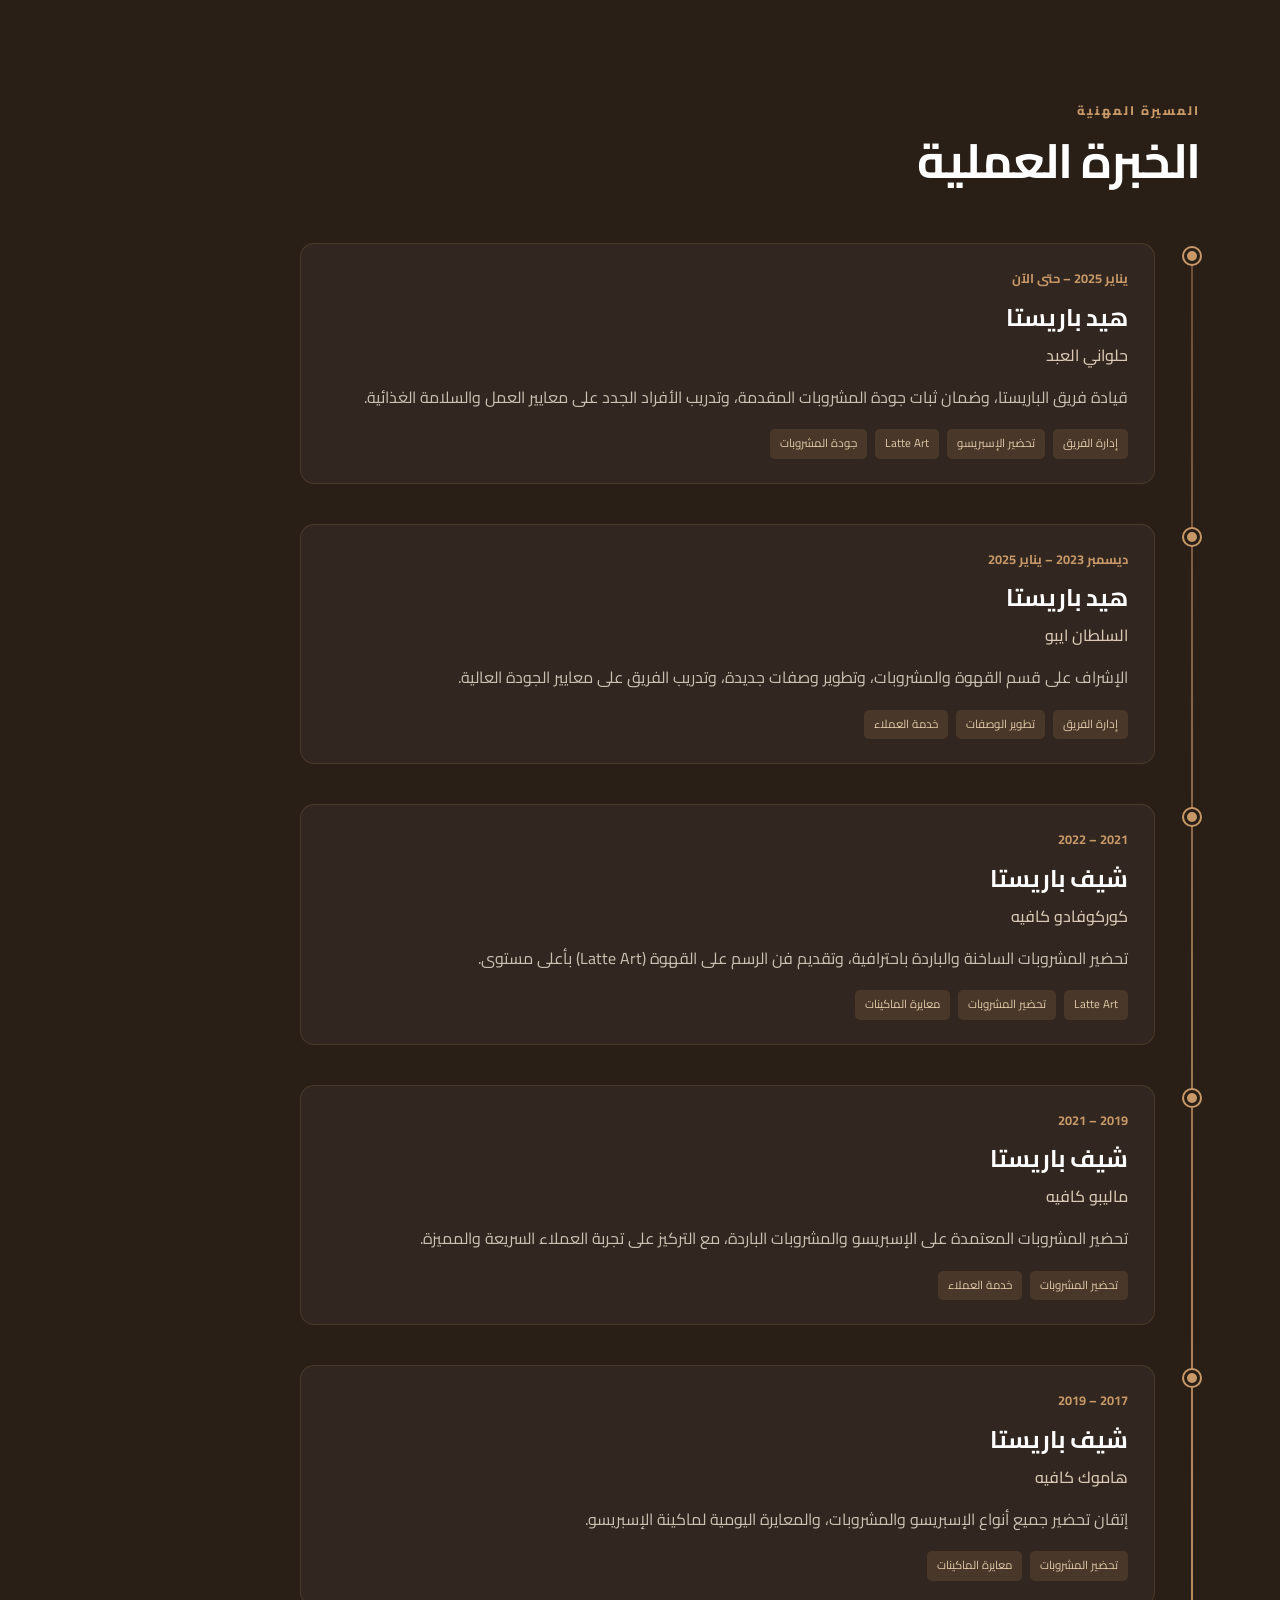
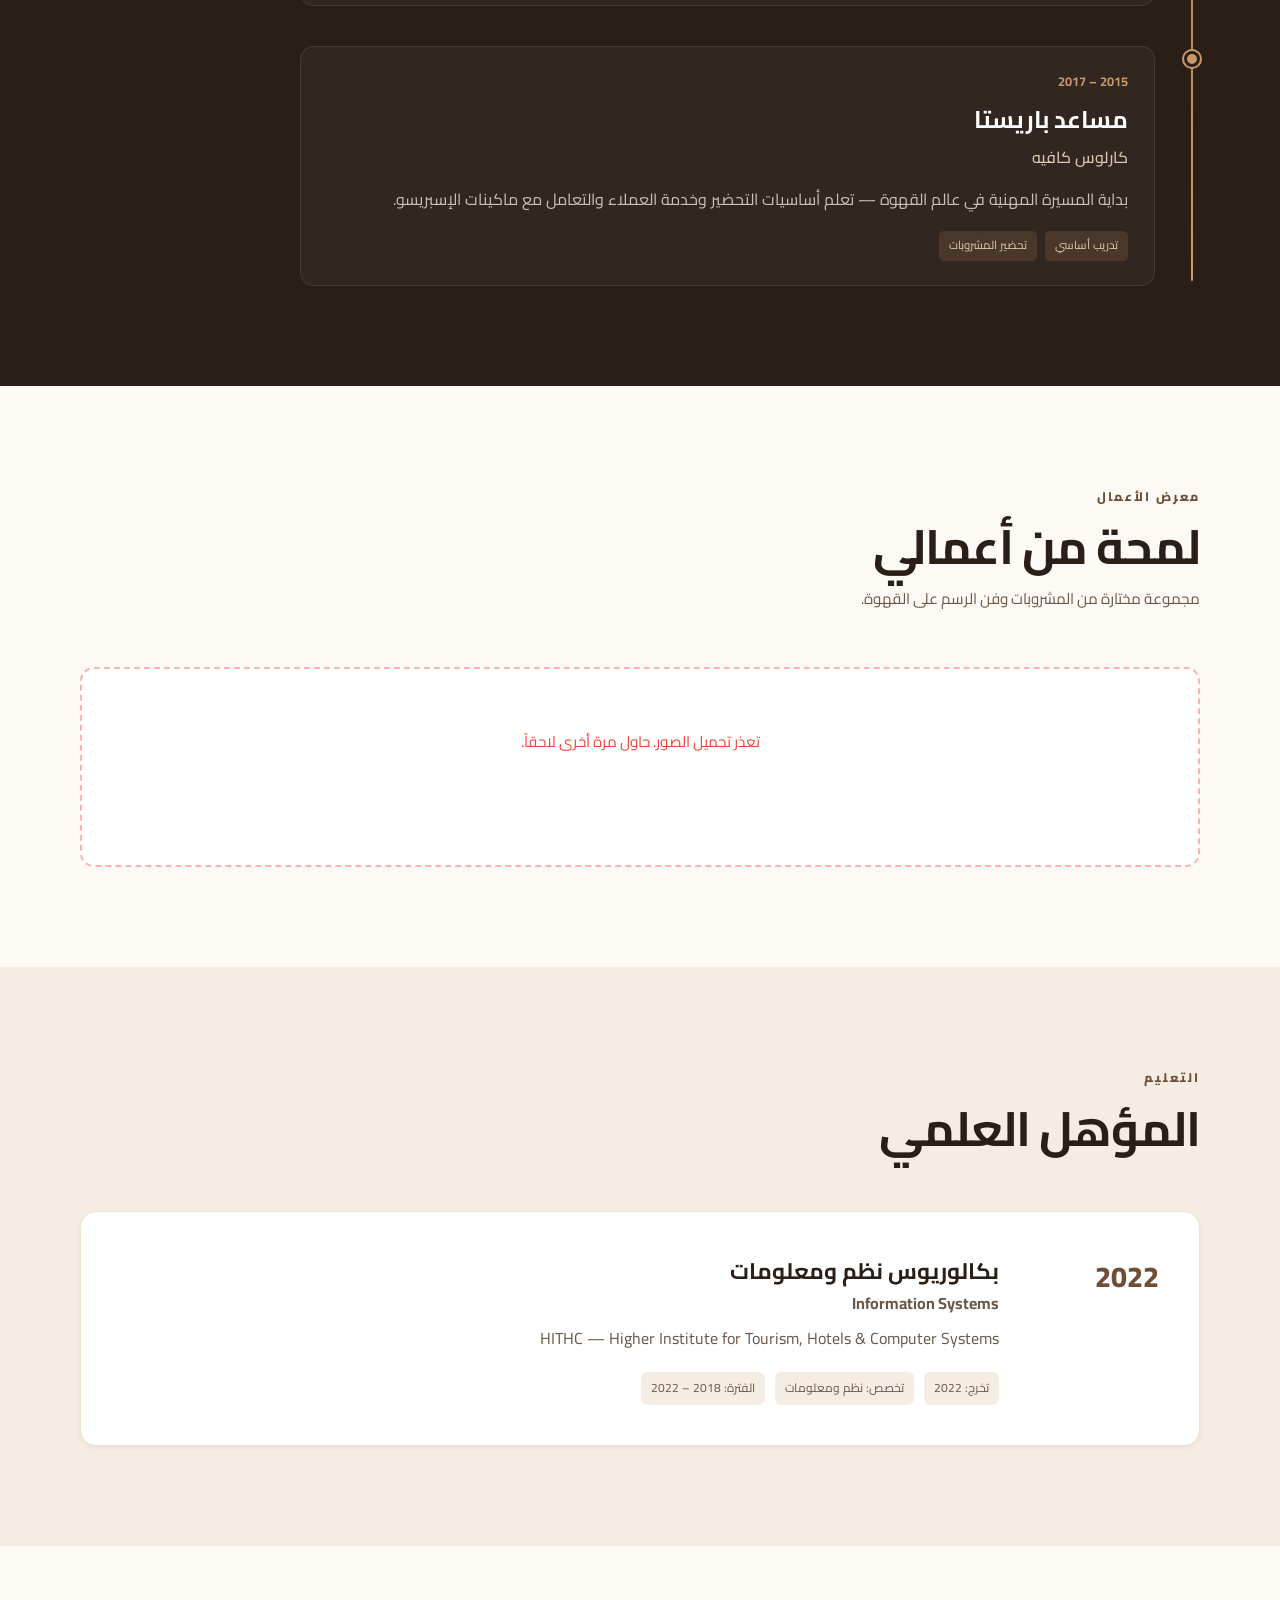
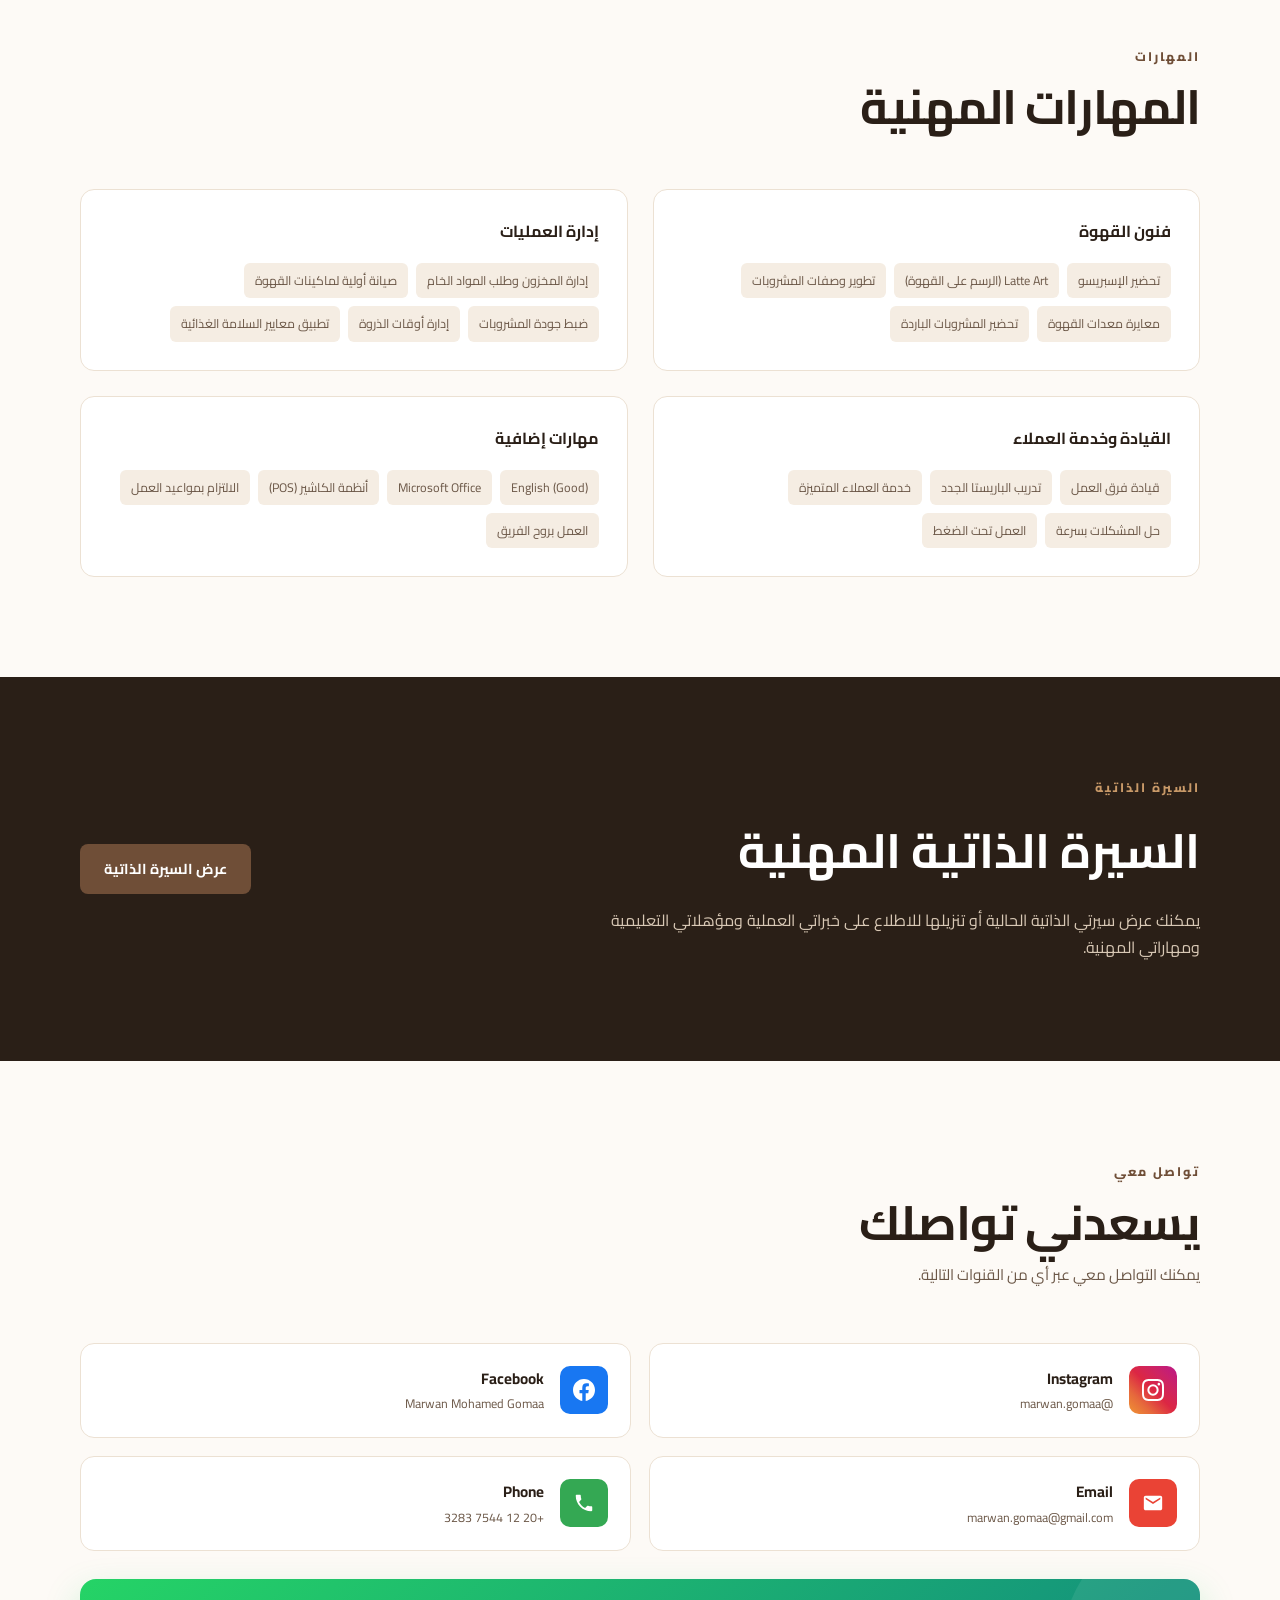
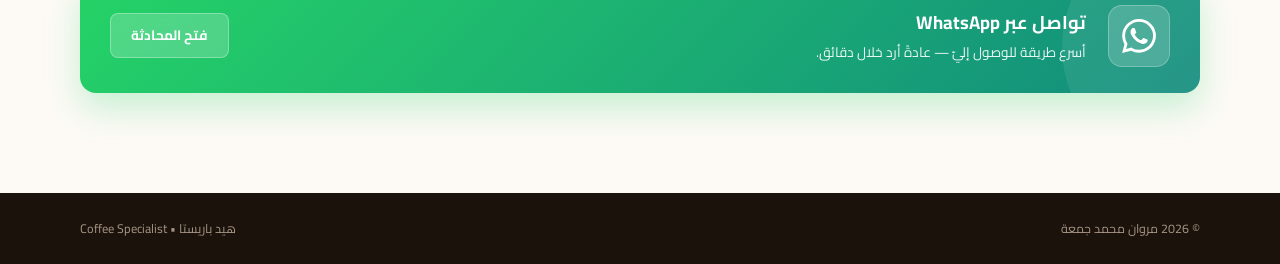
==== commit bb1452f3: "REV0" ====
--- a/ar.html
+++ b/ar.html
@@ -8,10 +8,10 @@
     <title>مروان محمد جمعة | هيد باريستا | Coffee Specialist</title>
 
     <meta name="description"
-        content="مروان محمد جمعة — هيد باريستا بخبرة تزيد على 10 سنوات في القهوة المختصة، Latte Art، وإدارة فرق العمل. جاهز للعمل في دول الخليج.">
+        content="مروان محمد جمعة — هيد باريستا بخبرة تزيد على 10 سنوات في تحضير الإسبريسو، وفن الرسم على القهوة (Latte Art)، وإدارة فرق العمل.">
 
     <meta name="keywords"
-        content="مروان محمد جمعة، هيد باريستا، شيف باريستا، باريستا الخليج، Head Barista Gulf، Barista Saudi Arabia، Barista Dubai، Barista Qatar، Barista Kuwait، Latte Art، Coffee Specialist">
+        content="مروان محمد جمعة، هيد باريستا، شيف باريستا، إسبريسو، Latte Art، مشروبات ساخنة، مشروبات باردة، إدارة فريق، خدمة عملاء، Coffee Specialist">
 
     <meta name="author" content="Marwan Mohamed Gomaa">
 
@@ -28,7 +28,7 @@
     <!-- ================= OPEN GRAPH ================= -->
     <meta property="og:title" content="مروان محمد جمعة | هيد باريستا">
     <meta property="og:description"
-        content="هيد باريستا بخبرة تزيد على 10 سنوات في القهوة المختصة و Latte Art وإدارة فرق العمل.">
+        content="هيد باريستا بخبرة تزيد على 10 سنوات في تحضير الإسبريسو و Latte Art وإدارة فرق العمل.">
     <meta property="og:type" content="website">
     <meta property="og:url" content="https://ahmedsaiedhawash.github.io/marwan-portfolio/ar.html">
     <meta property="og:image" content="https://ahmedsaiedhawash.github.io/marwan-portfolio/images/og-image.png">
@@ -42,8 +42,7 @@
     <!-- ================= TWITTER CARD ================= -->
     <meta name="twitter:card" content="summary_large_image">
     <meta name="twitter:title" content="مروان محمد جمعة | هيد باريستا">
-    <meta name="twitter:description"
-        content="هيد باريستا بخبرة 10+ سنوات في القهوة المختصة و Latte Art وقيادة الفرق.">
+    <meta name="twitter:description" content="هيد باريستا بخبرة 10+ سنوات في تحضير الإسبريسو و Latte Art وقيادة الفرق.">
     <meta name="twitter:image" content="https://ahmedsaiedhawash.github.io/marwan-portfolio/images/og-image.png">
 
     <link rel="canonical" href="https://ahmedsaiedhawash.github.io/marwan-portfolio/ar.html">
@@ -75,7 +74,7 @@
                 "@id": "https://ahmedsaiedhawash.github.io/marwan-portfolio/ar.html#website",
                 "url": "https://ahmedsaiedhawash.github.io/marwan-portfolio/ar.html",
                 "name": "مروان محمد جمعة",
-                "description": "هيد باريستا و Coffee Specialist — قهوة مختصة، Latte Art، قيادة فرق.",
+                "description": "هيد باريستا و Coffee Specialist — إسبريسو، Latte Art، قيادة فرق.",
                 "inLanguage": "ar",
                 "publisher": { "@id": "https://ahmedsaiedhawash.github.io/marwan-portfolio/#person" }
             },
@@ -104,9 +103,10 @@
                     "addressCountry": "EG"
                 },
                 "knowsAbout": [
-                    "Specialty Coffee",
                     "Espresso Preparation",
                     "Latte Art",
+                    "Hot Beverages",
+                    "Cold Beverages",
                     "Beverage Recipe Development",
                     "Coffee Equipment Calibration",
                     "Team Leadership",
@@ -192,7 +192,7 @@
 
                 <div class="hero-text">
                     <p class="eyebrow reveal" data-i18n="hero.eyebrow">
-                        COFFEE SPECIALIST • LATTE ART • TEAM LEADERSHIP
+                        ESPRESSO • LATTE ART • TEAM LEADERSHIP
                     </p>
 
                     <h1 class="reveal" data-hero-name>
@@ -202,15 +202,15 @@
                     <h2 class="reveal" data-i18n="hero.title">هيد باريستا | Coffee Specialist</h2>
 
                     <p class="hero-description reveal" data-i18n="hero.description">
-                        بخبرة تزيد على 10 سنوات في تحضير القهوة المختصة، وفن الرسم على القهوة (Latte Art)، وإدارة فرق
-                        العمل في أشهر الكافيهات. أتميز برفع مستوى رضا العملاء، وتطبيق أعلى معايير الجودة والنظافة
-                        والسلامة الغذائية — وجاهز للعمل في دول الخليج.
+                        بخبرة تزيد على 10 سنوات في تحضير المشروبات المعتمدة على الإسبريسو، وفن الرسم على القهوة (Latte
+                        Art)، وإدارة فرق العمل في أشهر الكافيهات. أتميز برفع مستوى رضا العملاء، وتطبيق أعلى معايير
+                        الجودة والنظافة والسلامة الغذائية.
                     </p>
 
                     <div class="hero-buttons reveal">
                         <a href="#career" class="btn btn-primary" data-i18n="hero.btn_primary">استكشف مسيرتي
                             المهنية</a>
-                        <a href="cv/Marwan-Mohamed-Gomaa-CV.pdf" class="btn btn-secondary" target="_blank" rel="noopener"
+                        <a href="cv/marwan-gomma-cv.pdf" class="btn btn-secondary" target="_blank" rel="noopener"
                             data-i18n="hero.btn_secondary">عرض السيرة الذاتية</a>
                     </div>
 
@@ -225,12 +225,12 @@
 
                 <div class="hero-card reveal">
                     <div class="profile-image-wrap">
-                        <img src="images/marwan-gomaa.jpg" alt="مروان محمد جمعة" class="profile-image"
-                            loading="eager" fetchpriority="high">
+                        <img src="images/marwan-gomaa.jpg" alt="مروان محمد جمعة" class="profile-image" loading="eager"
+                            fetchpriority="high">
                     </div>
                     <div class="hero-card-info">
                         <h3 data-i18n="hero.card.job_title">هيد باريستا</h3>
-                        <p data-i18n="hero.card.company">حلواني العبد</p>
+                        <p data-i18n="hero.card.company">Espresso & Latte Art Specialist</p>
                         <div class="status">
                             <span></span>
                             <span data-i18n="hero.card.status">أعمل حالياً</span>
@@ -255,7 +255,8 @@
 
                     <div class="about-text reveal">
                         <p class="large-text" data-i18n="about.large_text">
-                            شيف باريستا محترف بخبرة تزيد على 10 سنوات في عالم القهوة المختصة.
+                            شيف باريستا محترف بخبرة عملية تزيد على 10 سنوات في تحضير الإسبريسو والمشروبات الساخنة
+                            والباردة.
                         </p>
                         <div data-about-paragraphs></div>
                     </div>
@@ -346,7 +347,7 @@
                         ومهاراتي المهنية.
                     </p>
                 </div>
-                <a href="cv/Marwan-Mohamed-Gomaa-CV.pdf" target="_blank" rel="noopener" class="btn btn-primary"
+                <a href="cv/marwan-gomma-cv.pdf" target="_blank" rel="noopener" class="btn btn-primary"
                     data-i18n="cv.button">عرض السيرة الذاتية</a>
             </div>
         </section>
@@ -360,50 +361,15 @@
                     <p class="section-label" data-i18n="contact.label">تواصل معي</p>
                     <h2 data-i18n="contact.title">يسعدني تواصلك</h2>
                     <p class="section-subtext" data-i18n="contact.subtext">
-                        يمكنك التواصل معي عبر أي من القنوات التالية — أنا متاح للعمل في دول الخليج.
+                        يمكنك التواصل معي عبر أي من القنوات التالية.
                     </p>
                 </div>
 
                 <!-- Contact Cards -->
                 <div class="contact-grid" data-contact-items></div>
 
-                <!-- Contact Form (Web3Forms) -->
-                <form id="contactForm" class="contact-form reveal" novalidate>
-                    <input type="hidden" name="access_key" value="REPLACE_WITH_WEB3FORMS_KEY">
-                    <input type="hidden" name="subject" value="رسالة جديدة من موقع مروان جمعة">
-                    <input type="hidden" name="from_name" value="موقع مروان جمعة">
-                    <input type="checkbox" name="botcheck" class="hidden" style="display:none">
-
-                    <div class="form-row">
-                        <div class="form-group">
-                            <label for="formName" data-i18n="form.name_label">الاسم</label>
-                            <input type="text" id="formName" name="name" required placeholder="اسمك الكامل">
-                        </div>
-                        <div class="form-group">
-                            <label for="formEmail" data-i18n="form.email_label">البريد الإلكتروني</label>
-                            <input type="email" id="formEmail" name="email" required placeholder="your@email.com">
-                        </div>
-                    </div>
-
-                    <div class="form-group">
-                        <label for="formSubject" data-i18n="form.subject_label">الموضوع</label>
-                        <input type="text" id="formSubject" name="user_subject" required
-                            placeholder="فرصة عمل / سؤال / تعاون">
-                    </div>
-
-                    <div class="form-group">
-                        <label for="formMessage" data-i18n="form.message_label">الرسالة</label>
-                        <textarea id="formMessage" name="message" rows="5" required
-                            placeholder="اكتب رسالتك هنا..."></textarea>
-                    </div>
-
-                    <button type="submit" class="btn btn-primary" data-i18n="form.submit">إرسال الرسالة</button>
-
-                    <p id="formStatus" class="form-status" role="status" aria-live="polite"></p>
-                </form>
-
                 <!-- WhatsApp Banner -->
-                <a href="https://wa.me/201275443283?text=مرحباً%20مروان،%20وجدت%20موقعك%20وأود%20التواصل%20معك%20بخصوص%20فرصة%20عمل."
+                <a href="https://wa.me/201275443283?text=مرحباً%20مروان،%20وجدت%20موقعك%20وأود%20التواصل%20معك."
                     target="_blank" rel="noopener noreferrer" class="whatsapp-banner reveal"
                     aria-label="تواصل عبر واتساب" data-whatsapp-link>
 
@@ -439,8 +405,8 @@
 
 
     <!-- ================= FLOATING WHATSAPP ================= -->
-    <a href="https://wa.me/201275443283?text=مرحباً%20مروان،%20وجدت%20موقعك%20وأود%20التواصل%20معك%20بخصوص%20فرصة%20عمل."
-        target="_blank" rel="noopener noreferrer" class="floating-whatsapp" aria-label="تواصل عبر واتساب">
+    <a href="https://wa.me/201275443283?text=مرحباً%20مروان،%20وجدت%20موقعك%20وأود%20التواصل%20معك." target="_blank"
+        rel="noopener noreferrer" class="floating-whatsapp" aria-label="تواصل عبر واتساب">
         <svg viewBox="0 0 24 24" fill="currentColor" width="26" height="26">
             <path
                 d="M17.472 14.382c-.297-.149-1.758-.867-2.03-.967-.273-.099-.471-.148-.67.15-.197.297-.767.966-.94 1.164-.173.199-.347.223-.644.075-.297-.15-1.255-.463-2.39-1.475-.883-.788-1.48-1.761-1.653-2.059-.173-.297-.018-.458.13-.606.134-.133.298-.347.446-.52.149-.174.198-.298.298-.497.099-.198.05-.371-.025-.52-.075-.149-.669-1.612-.916-2.207-.242-.579-.487-.5-.669-.51-.173-.008-.371-.01-.57-.01-.198 0-.52.074-.792.372-.272.297-1.04 1.016-1.04 2.479 0 1.462 1.065 2.875 1.213 3.074.149.198 2.096 3.2 5.077 4.487.709.306 1.262.489 1.694.625.712.227 1.36.195 1.871.118.571-.085 1.758-.719 2.006-1.413.248-.694.248-1.289.173-1.413-.074-.124-.272-.198-.57-.347m-5.421 7.403h-.004a9.87 9.87 0 01-5.031-1.378l-.361-.214-3.741.982.998-3.648-.235-.374a9.86 9.86 0 01-1.51-5.26c.001-5.45 4.436-9.884 9.888-9.884 2.64 0 5.122 1.03 6.988 2.898a9.825 9.825 0 012.893 6.994c-.003 5.45-4.437 9.884-9.885 9.884m8.413-18.297A11.815 11.815 0 0012.05 0C5.495 0 .16 5.335.157 11.892c0 2.096.547 4.142 1.588 5.945L.057 24l6.305-1.654a11.882 11.882 0 005.683 1.448h.005c6.554 0 11.89-5.335 11.893-11.893a11.821 11.821 0 00-3.48-8.413z" />
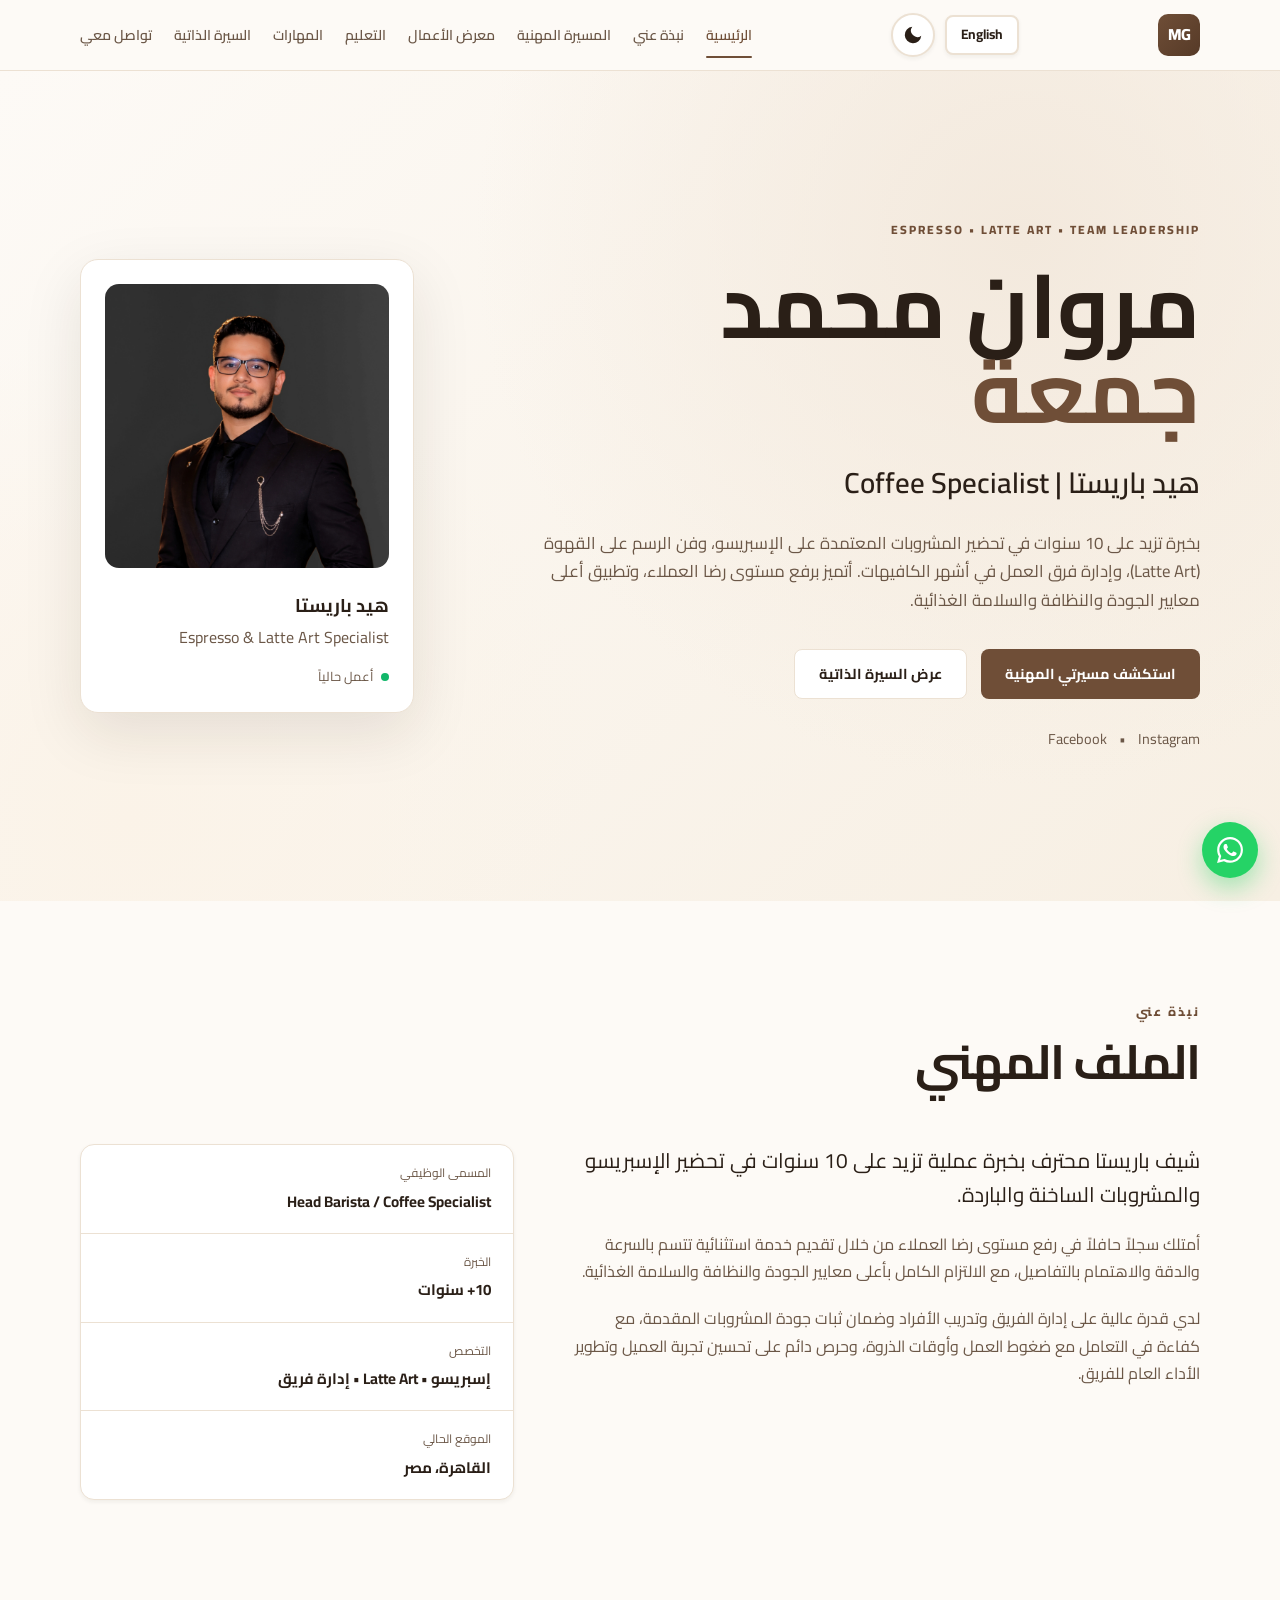
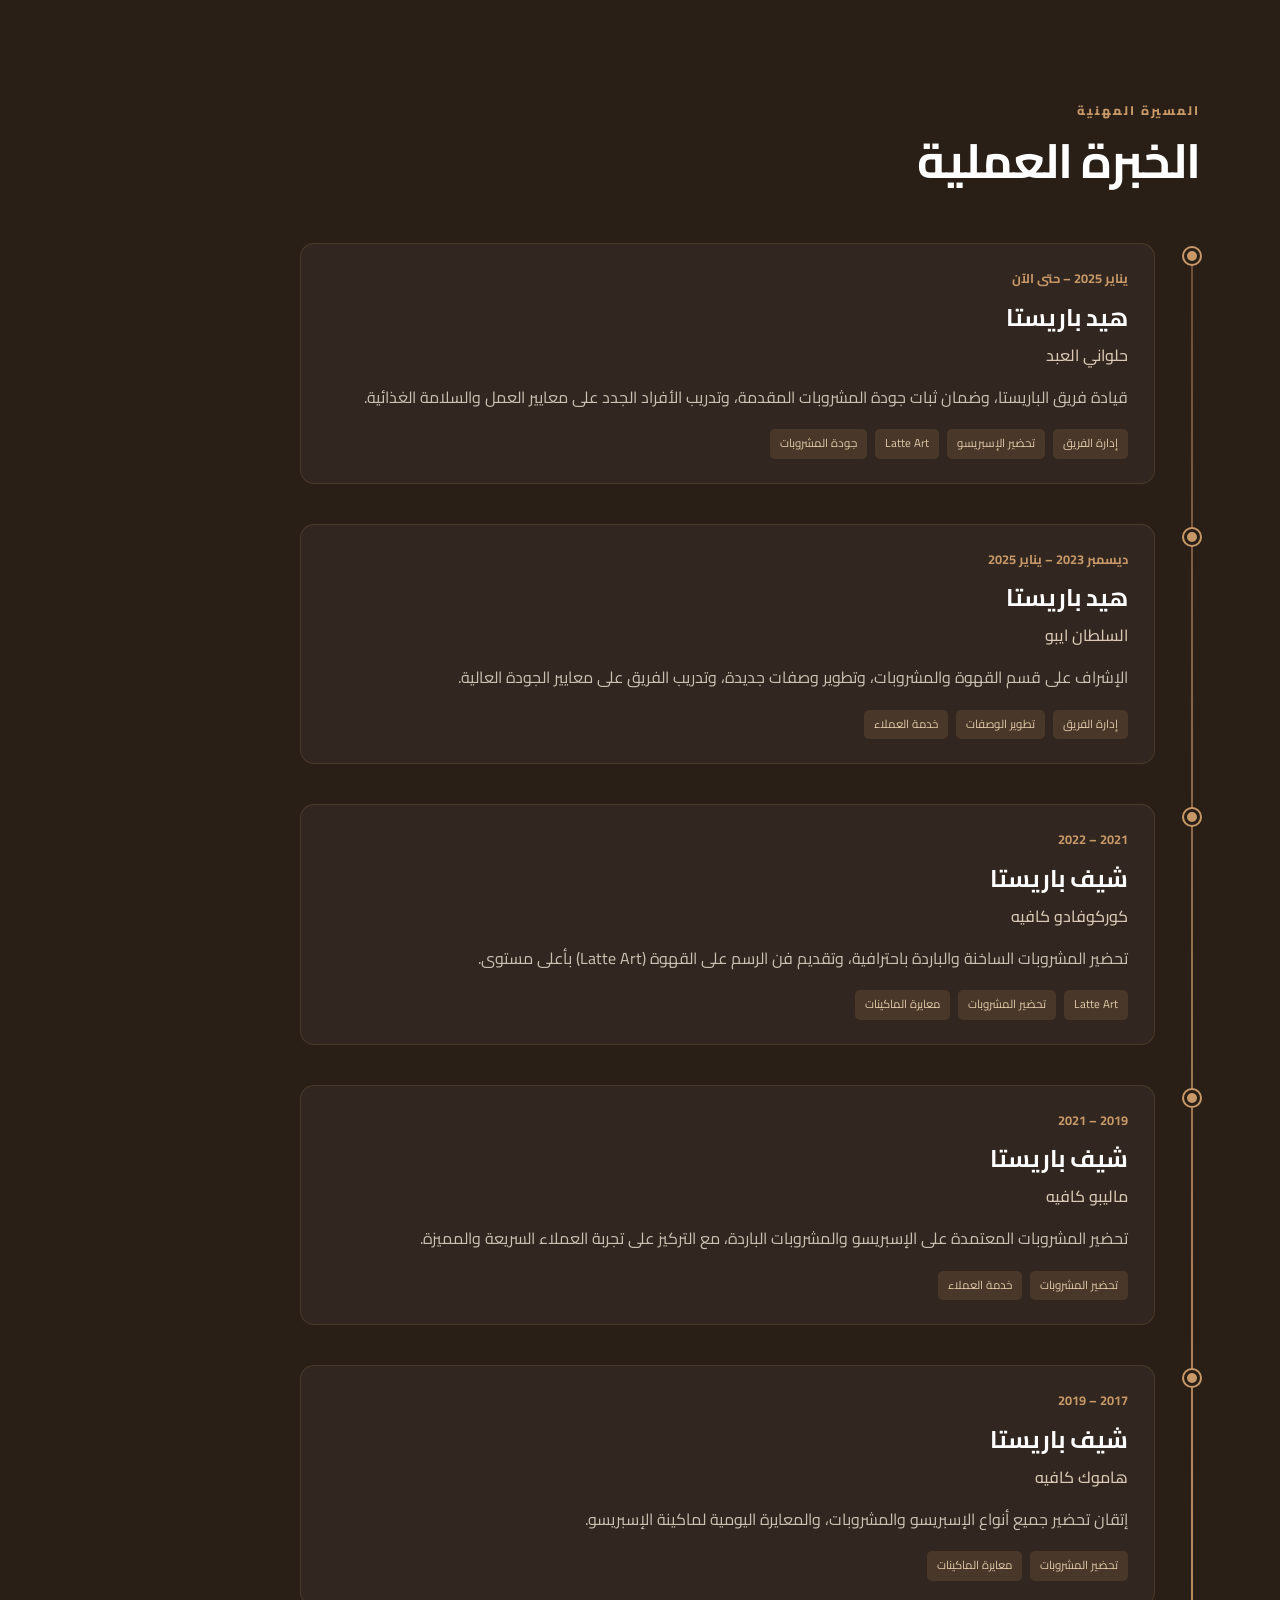
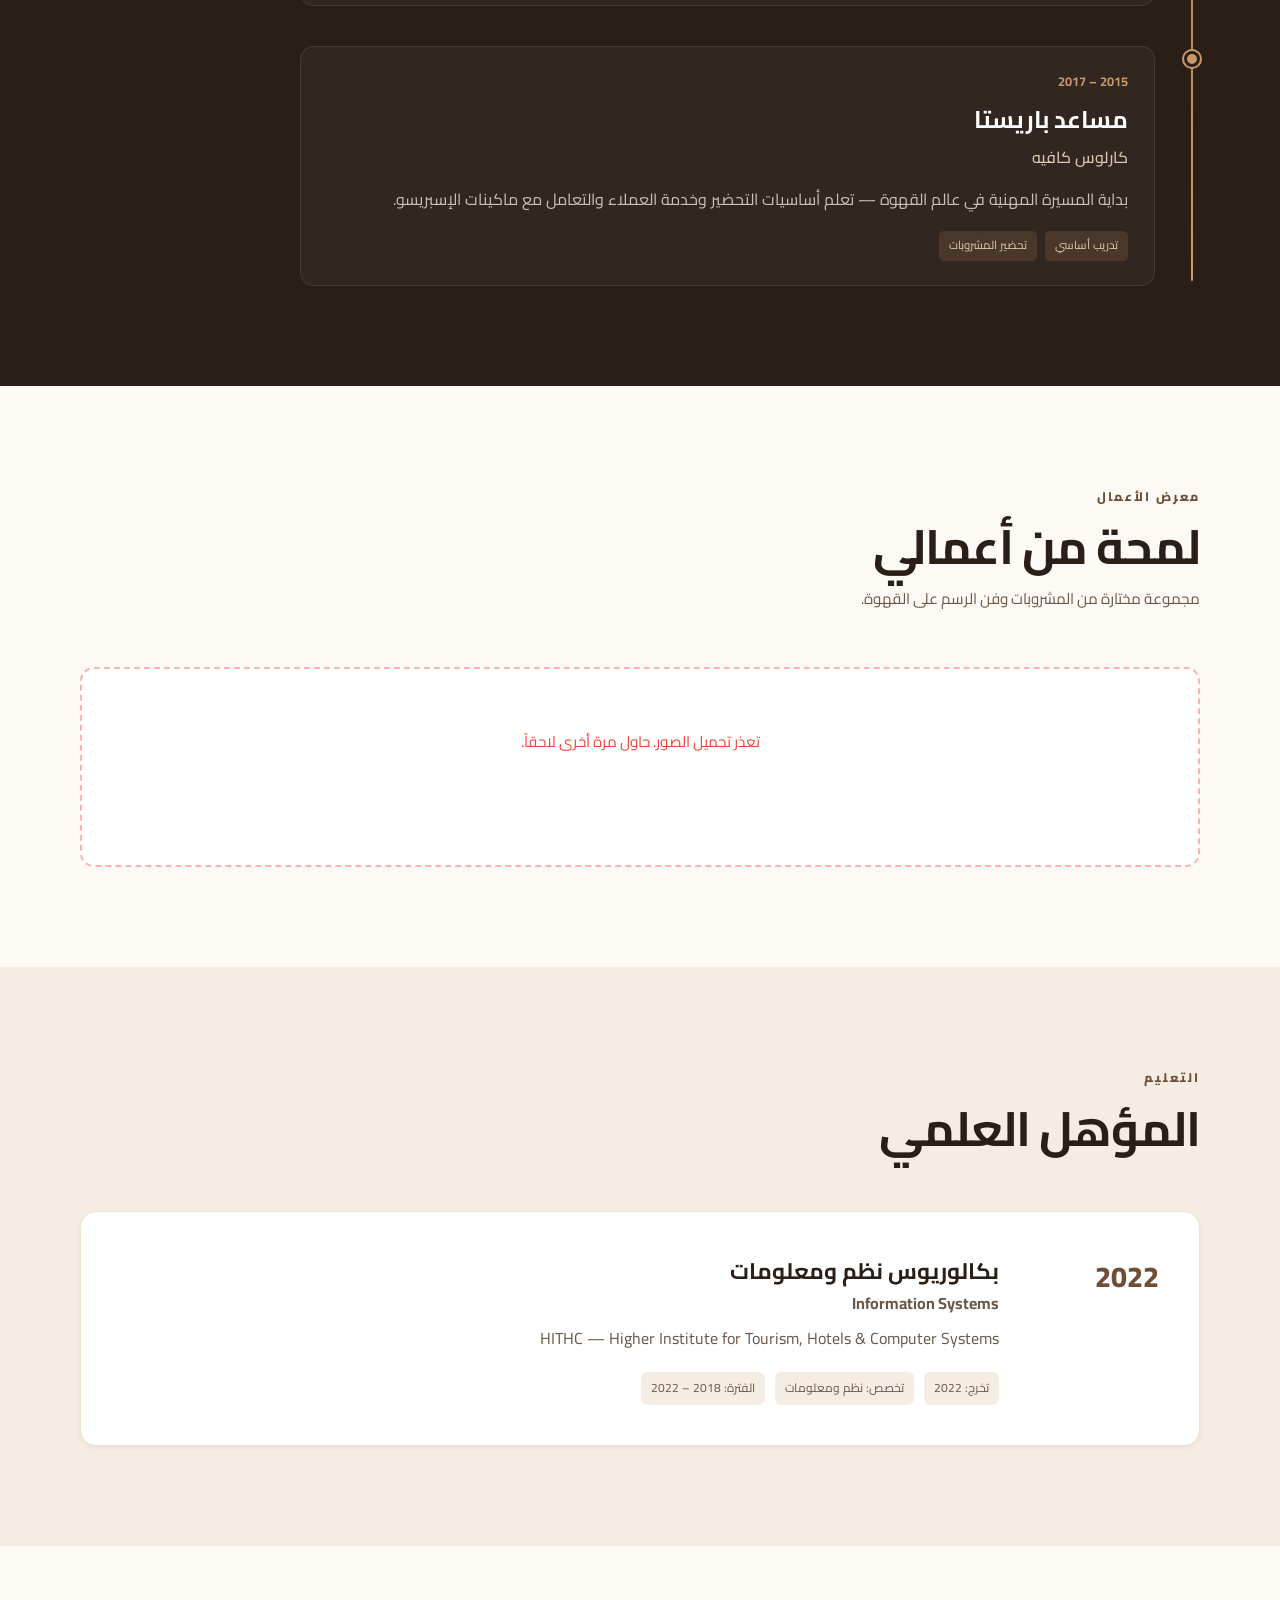
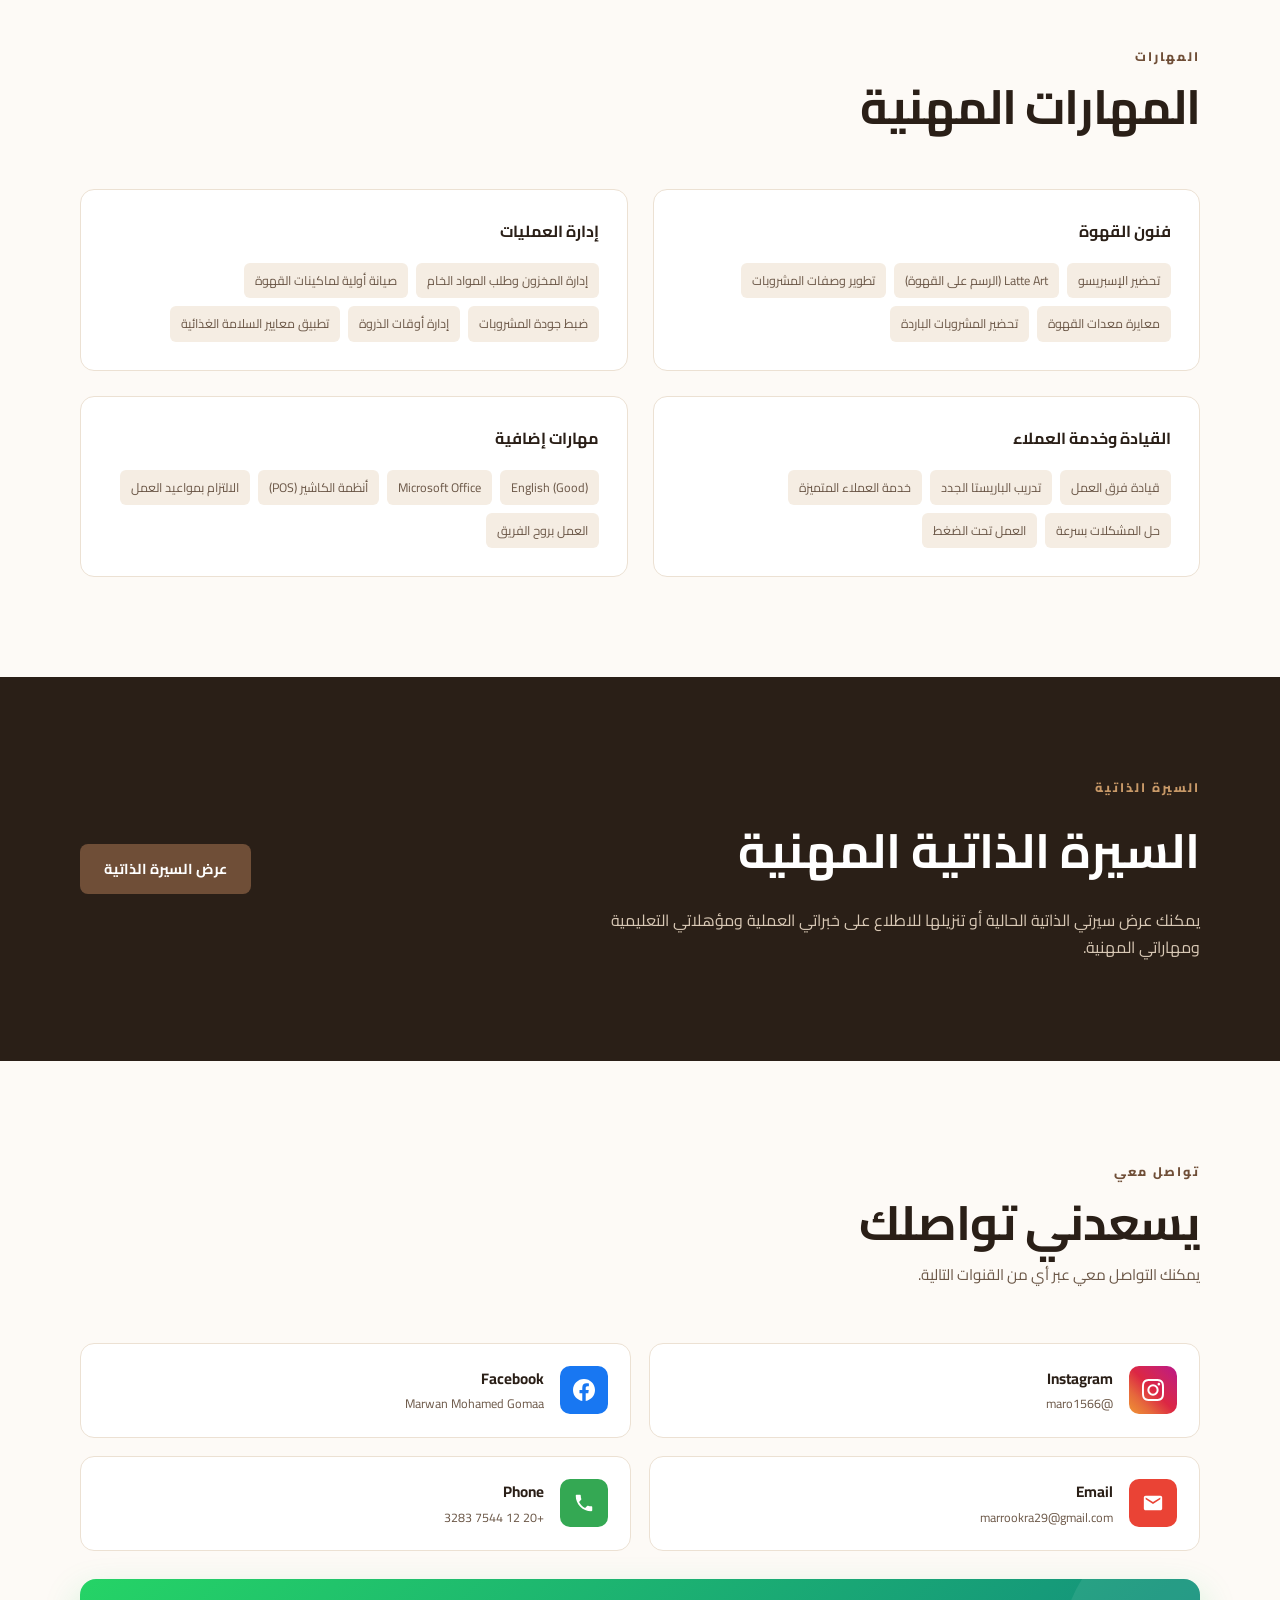
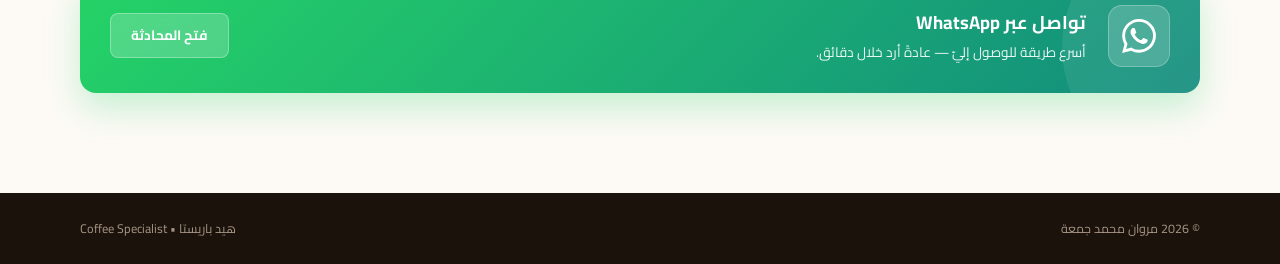
==== commit 6c11ff0e: "REV0" ====
--- a/ar.html
+++ b/ar.html
@@ -95,7 +95,7 @@
                 "url": "https://ahmedsaiedhawash.github.io/marwan-portfolio/ar.html",
                 "image": "https://ahmedsaiedhawash.github.io/marwan-portfolio/images/marwan-gomaa.jpg",
                 "jobTitle": "هيد باريستا",
-                "email": "mailto:marwan.gomaa@gmail.com",
+                "email": "mailto:marrookra29@gmail.com",
                 "telephone": "+201275443283",
                 "address": {
                     "@type": "PostalAddress",
@@ -116,8 +116,8 @@
                 ],
                 "knowsLanguage": ["ar", "en"],
                 "sameAs": [
-                    "https://www.instagram.com/marwan.gomaa/",
-                    "https://www.facebook.com/",
+                    "https://www.instagram.com/maro1566/?hl=en",
+                    "https://www.facebook.com/marro.alex.1",
                     "https://wa.me/201275443283"
                 ]
             },
@@ -215,10 +215,10 @@
                     </div>
 
                     <div class="hero-links reveal">
-                        <a href="https://www.instagram.com/marwan.gomaa/" target="_blank" rel="noopener noreferrer"
+                        <a href="https://www.instagram.com/maro1566/?hl=en" target="_blank" rel="noopener noreferrer"
                             data-i18n="hero.links.instagram">Instagram</a>
                         <span>•</span>
-                        <a href="https://www.facebook.com/" target="_blank" rel="noopener noreferrer"
+                        <a href="https://www.facebook.com/marro.alex.1" target="_blank" rel="noopener noreferrer"
                             data-i18n="hero.links.facebook">Facebook</a>
                     </div>
                 </div>
